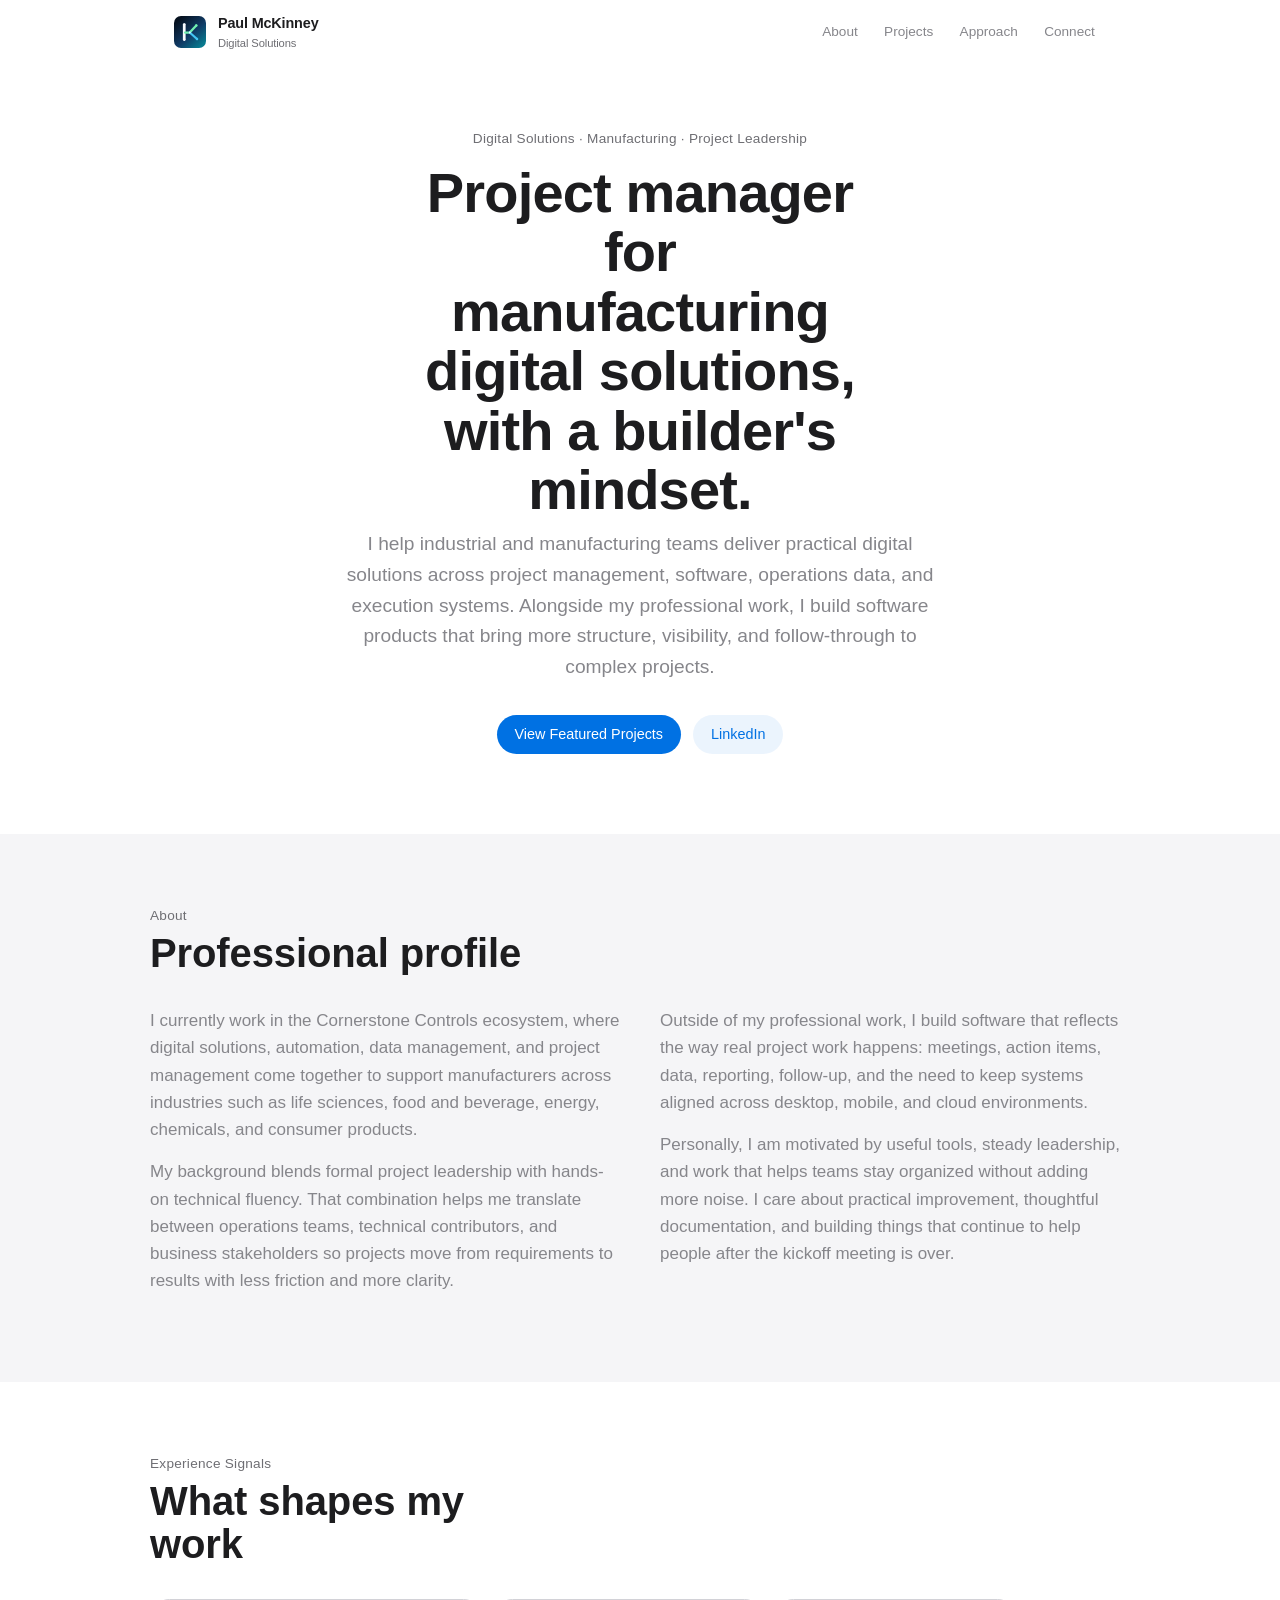
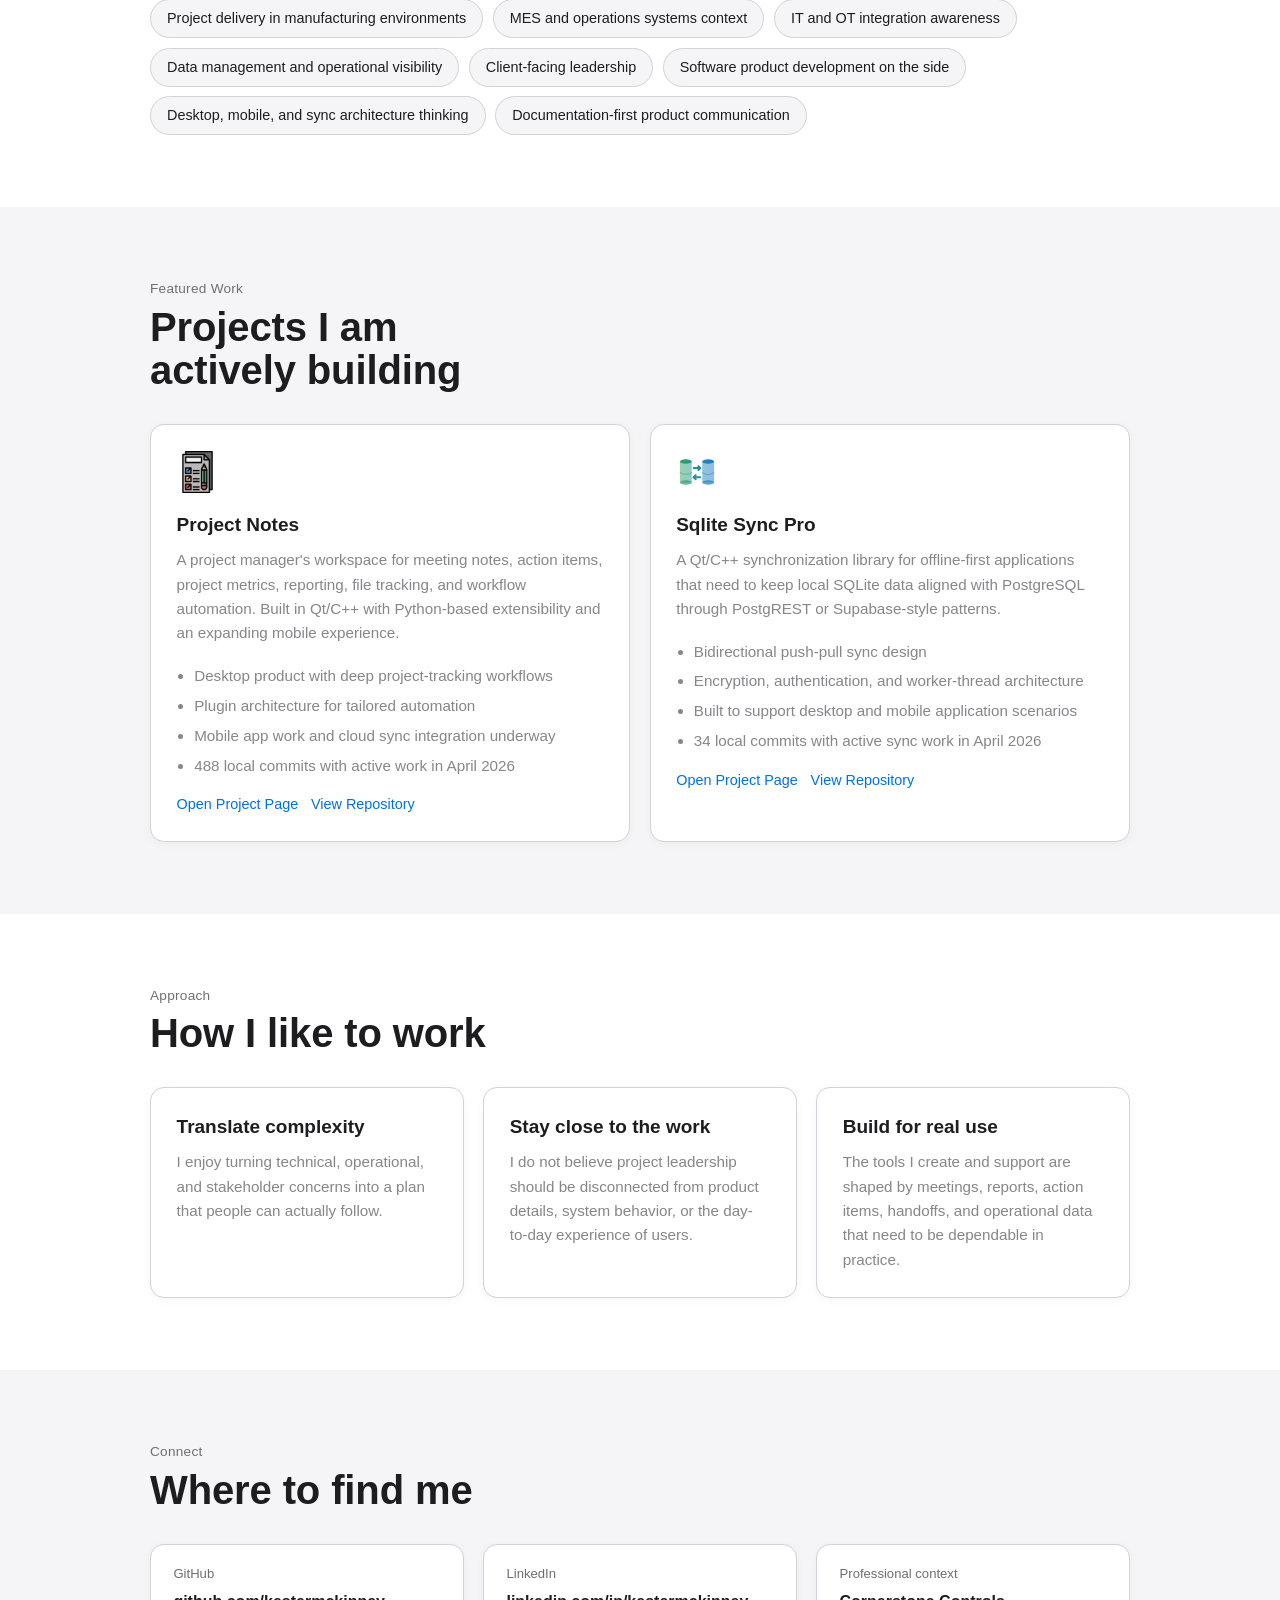
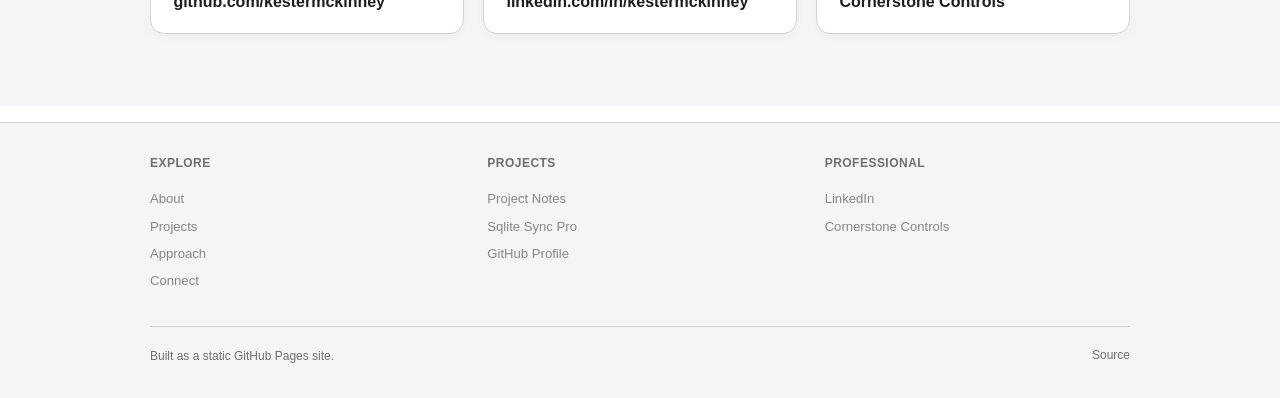
==== index.html @ 82f8d4d6 "Updated to K logo" ====
<!DOCTYPE html>
<html lang="en">
<head>
  <meta charset="utf-8">
  <meta name="viewport" content="width=device-width, initial-scale=1">
  <title>Paul McKinney | Project Notes and Digital Solutions</title>
  <meta name="description" content="Paul McKinney builds Project Notes and leads digital solutions work for manufacturing teams, with a focus on practical software, data, and project delivery.">
  <link rel="canonical" href="https://kestermckinney.github.io/">
  <meta name="theme-color" content="#ffffff">
  <meta property="og:type" content="website">
  <meta property="og:site_name" content="Paul McKinney">
  <meta property="og:title" content="Paul McKinney | Project Notes and Digital Solutions">
  <meta property="og:description" content="Explore Paul McKinney's work, including Project Notes, a purpose-built workspace for project managers and delivery teams.">
  <meta property="og:url" content="https://kestermckinney.github.io/">
  <meta property="og:image" content="https://kestermckinney.github.io/images/social-preview.png">
  <meta property="og:image:width" content="1200">
  <meta property="og:image:height" content="1200">
  <meta property="og:image:alt" content="Paul McKinney Digital Solutions brand card with the Kester systems mark, Project Notes, and Sqlite Sync Pro.">
  <meta name="twitter:card" content="summary_large_image">
  <meta name="twitter:title" content="Paul McKinney | Project Notes and Digital Solutions">
  <meta name="twitter:description" content="Explore Paul McKinney's work, including Project Notes, a purpose-built workspace for project managers and delivery teams.">
  <meta name="twitter:image" content="https://kestermckinney.github.io/images/social-preview.png">
  <link rel="icon" type="image/svg+xml" href="/images/site-logo.svg">
  <link rel="icon" type="image/x-icon" href="/favicon.ico">
  <link rel="icon" type="image/png" sizes="32x32" href="/favicon-32x32.png">
  <link rel="icon" type="image/png" sizes="16x16" href="/favicon-16x16.png">
  <link rel="apple-touch-icon" sizes="180x180" href="/apple-touch-icon.png">
  <link rel="stylesheet" href="/styles.css">
</head>
<body>
  <header class="site-header">
    <a class="brand" href="/">
      <span class="brand-mark" aria-hidden="true">
        <img src="/images/site-logo.svg" alt="" width="32" height="32">
      </span>
      <span>
        <strong>Paul McKinney</strong>
        <small>Digital Solutions</small>
      </span>
    </a>
    <nav class="site-nav" aria-label="Primary">
      <a href="#about">About</a>
      <a href="#projects">Projects</a>
      <a href="#approach">Approach</a>
      <a href="#connect">Connect</a>
    </nav>
  </header>

  <main>
    <section class="hero">
      <p class="eyebrow" style="margin-bottom: 0.8rem;">Digital Solutions &middot; Manufacturing &middot; Project Leadership</p>
      <h1>Project manager for manufacturing digital solutions, with a builder's mindset.</h1>
      <p class="lead">
        I help industrial and manufacturing teams deliver practical digital solutions across
        project management, software, operations data, and execution systems. Alongside my professional
        work, I build software products that bring more structure, visibility, and follow-through
        to complex projects.
      </p>
      <div class="actions">
        <a class="button button-primary" href="#projects">View Featured Projects</a>
        <a class="button button-secondary" href="https://www.linkedin.com/in/kestermckinney/">LinkedIn</a>
      </div>
    </section>

    <section class="section section-alt" id="about">
      <div class="section-inner">
        <div class="section-heading">
          <span class="eyebrow">About</span>
          <h2>Professional profile</h2>
        </div>
        <div class="two-column">
          <div>
            <p>
              I currently work in the Cornerstone Controls ecosystem, where digital solutions,
              automation, data management, and project management come together to support
              manufacturers across industries such as life sciences, food and beverage, energy,
              chemicals, and consumer products.
            </p>
            <p>
              My background blends formal project leadership with hands-on technical fluency.
              That combination helps me translate between operations teams, technical contributors,
              and business stakeholders so projects move from requirements to results with less
              friction and more clarity.
            </p>
          </div>
          <div>
            <p>
              Outside of my professional work, I build software that reflects the way real project work
              happens: meetings, action items, data, reporting, follow-up, and the need to keep
              systems aligned across desktop, mobile, and cloud environments.
            </p>
            <p>
              Personally, I am motivated by useful tools, steady leadership, and work that helps
              teams stay organized without adding more noise. I care about practical improvement,
              thoughtful documentation, and building things that continue to help people after the
              kickoff meeting is over.
            </p>
          </div>
        </div>
      </div>
    </section>

    <section class="section" id="experience">
      <div class="section-inner">
        <div class="section-heading">
          <span class="eyebrow">Experience Signals</span>
          <h2>What shapes my work</h2>
        </div>
        <div class="pill-grid">
          <span class="pill">Project delivery in manufacturing environments</span>
          <span class="pill">MES and operations systems context</span>
          <span class="pill">IT and OT integration awareness</span>
          <span class="pill">Data management and operational visibility</span>
          <span class="pill">Client-facing leadership</span>
          <span class="pill">Software product development on the side</span>
          <span class="pill">Desktop, mobile, and sync architecture thinking</span>
          <span class="pill">Documentation-first product communication</span>
        </div>
      </div>
    </section>

    <section class="section section-alt" id="projects">
      <div class="section-inner">
        <div class="section-heading">
          <span class="eyebrow">Featured Work</span>
          <h2>Projects I am actively building</h2>
        </div>
        <div class="card-grid">
          <article class="project-card">
            <img src="/images/pn-logo.png" alt="Project Notes logo" class="project-logo">
            <h3>Project Notes</h3>
            <p>
              A project manager's workspace for meeting notes, action items, project metrics,
              reporting, file tracking, and workflow automation. Built in Qt/C++ with Python-based
              extensibility and an expanding mobile experience.
            </p>
            <ul class="feature-list">
              <li>Desktop product with deep project-tracking workflows</li>
              <li>Plugin architecture for tailored automation</li>
              <li>Mobile app work and cloud sync integration underway</li>
              <li>488 local commits with active work in April 2026</li>
            </ul>
            <div class="card-actions">
              <a class="text-link" href="/projects/projectnotes.html">Open Project Page</a>
              <a class="text-link" href="https://github.com/kestermckinney/ProjectNotes">View Repository</a>
            </div>
          </article>

          <article class="project-card">
            <img src="/images/ssp-logo.svg" alt="Sqlite Sync Pro logo" class="project-logo">
            <h3>Sqlite Sync Pro</h3>
            <p>
              A Qt/C++ synchronization library for offline-first applications that need to keep
              local SQLite data aligned with PostgreSQL through PostgREST or Supabase-style
              patterns.
            </p>
            <ul class="feature-list">
              <li>Bidirectional push-pull sync design</li>
              <li>Encryption, authentication, and worker-thread architecture</li>
              <li>Built to support desktop and mobile application scenarios</li>
              <li>34 local commits with active sync work in April 2026</li>
            </ul>
            <div class="card-actions">
              <a class="text-link" href="/projects/sqlitesyncpro.html">Open Project Page</a>
              <a class="text-link" href="https://github.com/kestermckinney/SqliteSyncPro">View Repository</a>
            </div>
          </article>
        </div>
      </div>
    </section>

    <section class="section" id="approach">
      <div class="section-inner">
        <div class="section-heading">
          <span class="eyebrow">Approach</span>
          <h2>How I like to work</h2>
        </div>
        <div class="approach-grid">
          <article class="approach-card">
            <h3>Translate complexity</h3>
            <p>
              I enjoy turning technical, operational, and stakeholder concerns into a plan that
              people can actually follow.
            </p>
          </article>
          <article class="approach-card">
            <h3>Stay close to the work</h3>
            <p>
              I do not believe project leadership should be disconnected from product details,
              system behavior, or the day-to-day experience of users.
            </p>
          </article>
          <article class="approach-card">
            <h3>Build for real use</h3>
            <p>
              The tools I create and support are shaped by meetings, reports, action items, handoffs,
              and operational data that need to be dependable in practice.
            </p>
          </article>
        </div>
      </div>
    </section>

    <section class="section section-alt" id="connect">
      <div class="section-inner">
        <div class="section-heading">
          <span class="eyebrow">Connect</span>
          <h2>Where to find me</h2>
        </div>
        <div class="contact-grid">
          <a class="contact-card" href="https://github.com/kestermckinney">
            <span class="contact-label">GitHub</span>
            <strong>github.com/kestermckinney</strong>
          </a>
          <a class="contact-card" href="https://www.linkedin.com/in/kestermckinney/">
            <span class="contact-label">LinkedIn</span>
            <strong>linkedin.com/in/kestermckinney</strong>
          </a>
          <a class="contact-card" href="https://www.cornerstonecontrols.com/">
            <span class="contact-label">Professional context</span>
            <strong>Cornerstone Controls</strong>
          </a>
        </div>
      </div>
    </section>
  </main>

  <footer class="site-footer">
    <div class="footer-inner">
      <div class="footer-nav">
        <div class="footer-col">
          <h4>Explore</h4>
          <a href="#about">About</a>
          <a href="#projects">Projects</a>
          <a href="#approach">Approach</a>
          <a href="#connect">Connect</a>
        </div>
        <div class="footer-col">
          <h4>Projects</h4>
          <a href="/projects/projectnotes.html">Project Notes</a>
          <a href="/projects/sqlitesyncpro.html">Sqlite Sync Pro</a>
          <a href="https://github.com/kestermckinney">GitHub Profile</a>
        </div>
        <div class="footer-col">
          <h4>Professional</h4>
          <a href="https://www.linkedin.com/in/kestermckinney/">LinkedIn</a>
          <a href="https://www.cornerstonecontrols.com/">Cornerstone Controls</a>
        </div>
      </div>
      <div class="footer-legal">
        <p>Built as a static GitHub Pages site.</p>
        <div class="footer-legal-links">
          <a href="https://github.com/kestermckinney/kestermckinney.github.io">Source</a>
        </div>
      </div>
    </div>
  </footer>
</body>
</html>
---- styles.css ----
:root {
  --bg: #ffffff;
  --bg-section: #f5f5f7;
  --ink: #1d1d1f;
  --muted: #86868b;
  --soft: #6e6e73;
  --line: #d2d2d7;
  --accent: #0071e3;
  --accent-hover: #0077ed;
  --accent-light: rgba(0, 113, 227, 0.08);
  --gradient-start: #0071e3;
  --gradient-end: #5856d6;
  --shadow-sm: 0 2px 10px rgba(0, 0, 0, 0.04);
  --shadow-md: 0 4px 24px rgba(0, 0, 0, 0.06);
  --shadow-lg: 0 12px 48px rgba(0, 0, 0, 0.08);
  --radius-sm: 8px;
  --radius-md: 14px;
  --radius-lg: 18px;
  --max: 980px;
}

*,
*::before,
*::after {
  box-sizing: border-box;
}

html {
  scroll-behavior: smooth;
  -webkit-font-smoothing: antialiased;
  -moz-osx-font-smoothing: grayscale;
}

body {
  margin: 0;
  color: var(--ink);
  font-family: -apple-system, BlinkMacSystemFont, "SF Pro Text", "Helvetica Neue", sans-serif;
  background: var(--bg);
  line-height: 1.47059;
}

a {
  color: var(--accent);
  text-decoration: none;
}

a:hover {
  color: var(--accent-hover);
}

p {
  margin: 0 0 1.2em;
  color: var(--muted);
  line-height: 1.6;
  font-size: 1.0625rem;
}

h1, h2, h3, h4 {
  margin: 0;
  color: var(--ink);
  font-weight: 700;
}

h1 {
  font-size: clamp(2.6rem, 6vw, 3.5rem);
  line-height: 1.0625;
  letter-spacing: -0.015em;
}

h2 {
  font-size: clamp(1.8rem, 4vw, 2.5rem);
  line-height: 1.08349;
  letter-spacing: -0.003em;
}

h3 {
  font-size: 1.1875rem;
  font-weight: 600;
  line-height: 1.31579;
  margin-bottom: 0.6em;
}

.site-shell {
  width: 100%;
}

.site-header {
  display: flex;
  align-items: center;
  justify-content: space-between;
  max-width: var(--max);
  margin: 0 auto;
  padding: 0.8rem 1.5rem;
  gap: 1rem;
}

.brand {
  display: inline-flex;
  align-items: center;
  gap: 0.75rem;
  font-weight: 600;
  font-size: 0.9rem;
  color: var(--ink);
}

.brand strong {
  display: block;
  font-size: 0.9rem;
  letter-spacing: -0.01em;
}

.brand small {
  display: block;
  margin-top: 0.05rem;
  color: var(--soft);
  font-size: 0.7rem;
  font-weight: 400;
  letter-spacing: -0.01em;
}

.brand-mark {
  width: 32px;
  height: 32px;
  display: inline-flex;
  align-items: center;
  justify-content: center;
}

.brand-mark svg,
.brand-mark img {
  width: 32px;
  height: 32px;
}

.site-nav {
  display: flex;
  gap: 0.25rem;
}

.site-nav a {
  color: var(--muted);
  font-size: 0.85rem;
  font-weight: 400;
  padding: 0.4rem 0.7rem;
  border-radius: 999px;
  transition: color 0.2s;
}

.site-nav a:hover {
  color: var(--ink);
}

.hero {
  max-width: var(--max);
  margin: 0 auto;
  padding: 4rem 1.5rem 5rem;
  text-align: center;
}

.hero h1 {
  margin: 0 auto 0.6rem;
  max-width: 14ch;
}

.hero .lead {
  max-width: 600px;
  margin: 0 auto 2rem;
  font-size: 1.2rem;
  color: var(--muted);
  line-height: 1.6;
}

.hero .actions {
  display: flex;
  flex-wrap: wrap;
  gap: 0.8rem;
  justify-content: center;
  margin-top: 1.2rem;
}

.button {
  display: inline-flex;
  align-items: center;
  justify-content: center;
  min-height: 38px;
  padding: 0.55rem 1.1rem;
  border-radius: 999px;
  font-size: 0.9rem;
  font-weight: 500;
  transition: all 0.2s;
  cursor: pointer;
  border: none;
}

.button-primary {
  background: var(--accent);
  color: #fff;
}

.button-primary:hover {
  background: var(--accent-hover);
  color: #fff;
}

.button-secondary {
  background: var(--accent-light);
  color: var(--accent);
}

.button-secondary:hover {
  background: rgba(0, 113, 227, 0.14);
  color: var(--accent-hover);
}

.section {
  padding: 4.5rem 1.5rem;
}

.section-alt {
  background: var(--bg-section);
}

.section-inner {
  max-width: var(--max);
  margin: 0 auto;
}

.section-heading {
  margin-bottom: 2rem;
}

.eyebrow {
  color: var(--soft);
  font-size: 0.85rem;
  font-weight: 500;
  letter-spacing: 0.02em;
}

.section-heading .eyebrow {
  display: block;
  margin-bottom: 0.4rem;
}

.section-heading h2 {
  max-width: 18ch;
}

.wide-copy {
  max-width: 700px;
}

.two-column {
  display: grid;
  grid-template-columns: repeat(2, minmax(0, 1fr));
  gap: 2.5rem;
}

.two-column p {
  margin-bottom: 0.9em;
}

.pill-grid {
  display: flex;
  flex-wrap: wrap;
  gap: 0.6rem;
}

.pill {
  padding: 0.5rem 1rem;
  border-radius: 999px;
  background: var(--bg-section);
  color: var(--ink);
  font-size: 0.9rem;
  border: 1px solid var(--line);
}

.card-grid {
  display: grid;
  grid-template-columns: repeat(2, minmax(0, 1fr));
  gap: 1.2rem;
}

.card-grid.single-row {
  grid-template-columns: repeat(3, minmax(0, 1fr));
}

.project-card {
  padding: 1.6rem;
  border-radius: var(--radius-md);
  background: var(--bg);
  border: 1px solid var(--line);
  box-shadow: var(--shadow-sm);
}

.project-card p {
  font-size: 0.95rem;
}

.project-mark {
  display: inline-flex;
  align-items: center;
  justify-content: center;
  width: 2.6rem;
  height: 2.6rem;
  margin-bottom: 0.8rem;
  border-radius: 0.75rem;
  font-size: 0.85rem;
  font-weight: 700;
  color: #fff;
}

.projectnotes-mark {
  background: linear-gradient(135deg, var(--gradient-start), var(--gradient-end));
}

.project-logo {
  width: 2.6rem;
  height: 2.6rem;
  margin-bottom: 0.8rem;
  object-fit: contain;
}

.sync-mark {
  background: linear-gradient(135deg, #34a853, #1a73e8);
}

.feature-list {
  margin: 0.8rem 0 0;
  padding-left: 1.1rem;
  color: var(--muted);
  line-height: 1.6;
  font-size: 0.95rem;
}

.feature-list li {
  margin-bottom: 0.35rem;
}

.card-actions {
  display: flex;
  flex-wrap: wrap;
  gap: 0.8rem;
  margin-top: 1rem;
}

.text-link {
  font-size: 0.9rem;
  font-weight: 500;
  color: var(--accent);
}

.text-link:hover {
  color: var(--accent-hover);
}

.approach-grid {
  display: grid;
  grid-template-columns: repeat(3, minmax(0, 1fr));
  gap: 1.2rem;
}

.approach-card {
  padding: 1.6rem;
  border-radius: var(--radius-md);
  background: var(--bg);
  border: 1px solid var(--line);
  box-shadow: var(--shadow-sm);
}

.approach-card p {
  font-size: 0.95rem;
  margin-bottom: 0;
}

.contact-grid {
  display: grid;
  grid-template-columns: repeat(3, minmax(0, 1fr));
  gap: 1.2rem;
}

.contact-card {
  display: flex;
  flex-direction: column;
  gap: 0.4rem;
  padding: 1.2rem 1.4rem;
  border-radius: var(--radius-md);
  background: var(--bg);
  border: 1px solid var(--line);
  box-shadow: var(--shadow-sm);
  transition: border-color 0.2s, box-shadow 0.2s;
}

.contact-card:hover {
  border-color: var(--accent);
  box-shadow: var(--shadow-md);
}

.contact-label {
  display: block;
  color: var(--soft);
  font-size: 0.82rem;
  font-weight: 500;
}

.contact-card strong {
  font-weight: 600;
  color: var(--ink);
}

/* Project detail pages */
.project-hero {
  max-width: var(--max);
  margin: 0 auto;
  padding: 3rem 1.5rem 3.5rem;
  text-align: center;
}

.project-hero h1 {
  margin: 0 auto 0.6rem;
  max-width: 20ch;
}

.project-hero .lead {
  max-width: 650px;
  margin: 0 auto 1.6rem;
  font-size: 1.15rem;
  color: var(--muted);
}

.project-hero .actions {
  display: flex;
  flex-wrap: wrap;
  gap: 0.8rem;
  justify-content: center;
}

.showcase-intro {
  margin-bottom: 1.5rem;
  max-width: 700px;
}

.feature-showcase {
  display: grid;
  grid-template-columns: 1fr;
  gap: 1.25rem;
}

.feature-stack {
  display: grid;
  gap: 1.25rem;
  grid-template-rows: auto 1fr;
}

.screenshot-card {
  display: flex;
  flex-direction: column;
  gap: 0.75rem;
  min-width: 0;
  margin: 0;
  padding: 1.25rem;
  border: 1px solid var(--line);
  border-radius: var(--radius-md);
  background: var(--bg);
  box-shadow: var(--shadow-sm);
}

.screenshot-card-large {
  border-color: var(--line);
}

.screenshot-frame {
  overflow: hidden;
  border: 1px solid var(--line);
  background: #fafafa;
  border-radius: 6px;
}

.desktop-frame {
  aspect-ratio: 16 / 9;
}

.dark-frame {
  background: #1d1d1f;
}

.phone-frame {
  width: min(72%, 280px);
  aspect-ratio: 1320 / 2868;
  margin: 0 auto;
  border-radius: 16px;
  background: var(--bg-section);
}

.screenshot-frame img {
  display: block;
  width: 100%;
  height: 100%;
  object-fit: contain;
}

.screenshot-card-large .desktop-frame img,
.feature-stack .desktop-frame img {
  object-position: center center;
}

.screenshot-grid .desktop-frame img {
  object-position: center top;
}

.screenshot-card figcaption {
  display: grid;
  gap: 0.15rem;
  padding-top: 0.15rem;
}

.screenshot-card strong {
  color: var(--ink);
  font-size: 0.95rem;
  line-height: 1.25;
}

.screenshot-card span {
  color: var(--muted);
  font-size: 0.85rem;
  line-height: 1.4;
}

.screenshot-gallery {
  display: grid;
  grid-template-columns: 1fr;
  gap: 1.25rem;
  margin-top: 1.5rem;
}

.gallery-item-wrapper {
  cursor: pointer;
  transition: transform 0.2s, box-shadow 0.2s;
}

.gallery-item-wrapper:hover {
  transform: translateY(-3px);
  box-shadow: var(--shadow-md);
}

/* Footer */
.site-footer {
  background: var(--bg-section);
  border-top: 1px solid var(--line);
  padding: 2rem 1.5rem;
  margin-top: 1rem;
}

.footer-inner {
  max-width: var(--max);
  margin: 0 auto;
}

.footer-nav {
  display: grid;
  grid-template-columns: repeat(3, 1fr);
  gap: 2rem;
  margin-bottom: 2rem;
}

.footer-col h4 {
  font-size: 0.75rem;
  font-weight: 600;
  letter-spacing: 0.04em;
  text-transform: uppercase;
  color: var(--soft);
  margin-bottom: 0.8rem;
}

.footer-col a {
  display: block;
  color: var(--muted);
  font-size: 0.82rem;
  padding: 0.25rem 0;
  transition: color 0.2s;
}

.footer-col a:hover {
  color: var(--ink);
}

.footer-legal {
  padding-top: 1.2rem;
  border-top: 1px solid var(--line);
  display: flex;
  justify-content: space-between;
  align-items: center;
  flex-wrap: wrap;
  gap: 0.5rem;
}

.footer-legal p {
  color: var(--soft);
  font-size: 0.75rem;
  margin: 0;
}

.footer-legal-links {
  display: flex;
  gap: 1rem;
}

.footer-legal-links a {
  color: var(--soft);
  font-size: 0.75rem;
}

.footer-legal-links a:hover {
  color: var(--ink);
}

/* Lightbox */
.lightbox-overlay {
  position: fixed;
  inset: 0;
  background: rgba(0, 0, 0, 0.92);
  z-index: 9999;
  display: none;
  flex-direction: column;
  align-items: center;
  justify-content: center;
  padding: 2rem 1rem;
  opacity: 0;
  transition: opacity 0.2s ease;
}

.lightbox-overlay.is-active {
  display: flex;
  opacity: 1;
}

.lightbox-content {
  position: relative;
  max-width: min(90vw, 1200px);
  max-height: 85vh;
  display: flex;
  align-items: center;
  justify-content: center;
}

.lightbox-content img {
  max-width: 100%;
  max-height: 85vh;
  border-radius: var(--radius-md);
  box-shadow: 0 24px 64px rgba(0, 0, 0, 0.4);
  object-position: center top;
}

.lightbox-caption {
  margin-top: 1rem;
  color: rgba(255, 255, 255, 0.72);
  font-size: 0.95rem;
  text-align: center;
  max-width: 60ch;
}

.lightbox-close,
.lightbox-prev,
.lightbox-next {
  position: absolute;
  background: rgba(255, 255, 255, 0.12);
  color: #fff;
  border: 1px solid rgba(255, 255, 255, 0.2);
  border-radius: 50%;
  width: 44px;
  height: 44px;
  display: flex;
  align-items: center;
  justify-content: center;
  cursor: pointer;
  font-size: 1.2rem;
  transition: background 0.15s ease;
  z-index: 10;
}

.lightbox-close:hover,
.lightbox-prev:hover,
.lightbox-next:hover {
  background: rgba(255, 255, 255, 0.25);
}

.lightbox-close {
  top: -2rem;
  right: -2rem;
}

.lightbox-prev {
  left: -3rem;
}

.lightbox-next {
  right: -3rem;
}

/* Scroll reveal animations */
.reveal {
  opacity: 0;
  transform: translateY(30px);
  transition: opacity 0.8s cubic-bezier(0.25, 0.1, 0.25, 1),
              transform 0.8s cubic-bezier(0.25, 0.1, 0.25, 1);
}

.reveal.is-visible {
  opacity: 1;
  transform: translateY(0);
}

.reveal-delay-1 { transition-delay: 0.1s; }
.reveal-delay-2 { transition-delay: 0.2s; }
.reveal-delay-3 { transition-delay: 0.3s; }
.reveal-delay-4 { transition-delay: 0.4s; }

@media (prefers-reduced-motion: reduce) {
  .reveal {
    opacity: 1;
    transform: none;
    transition: none;
  }
}

@media (max-width: 940px) {
  .hero {
    padding: 3rem 1.5rem 3.5rem;
  }

  .project-hero {
    padding: 2.5rem 1.5rem 2.5rem;
  }

  .section {
    padding: 3rem 1.5rem;
  }

  .two-column,
  .card-grid,
  .card-grid.single-row,
  .feature-showcase,
  .approach-grid,
  .contact-grid {
    grid-template-columns: 1fr;
  }

  .site-header {
    flex-direction: column;
    align-items: flex-start;
  }

  .footer-nav {
    grid-template-columns: repeat(2, 1fr);
  }

  .lightbox-prev { left: 0.5rem; }
  .lightbox-next { right: 0.5rem; }
  .lightbox-close { top: 0.5rem; right: 0.5rem; }
}

@media (max-width: 640px) {
  .site-header {
    padding: 0.6rem 1rem;
  }

  .hero {
    padding: 2rem 1rem 2.5rem;
    text-align: left;
  }

  .hero .actions {
    justify-content: flex-start;
  }

  .project-hero {
    padding: 1.8rem 1rem 2rem;
    text-align: left;
  }

  .project-hero .actions {
    justify-content: flex-start;
  }

  .section {
    padding: 2.5rem 1rem;
  }

  .two-column {
    gap: 1.2rem;
  }

  .feature-stack,
  .screenshot-gallery {
    grid-template-columns: 1fr;
  }

  .phone-frame {
    width: min(76%, 260px);
  }

  .site-nav a {
    font-size: 0.8rem;
    padding: 0.3rem 0.5rem;
  }

  .footer-nav {
    grid-template-columns: 1fr;
    gap: 1.5rem;
  }

  .footer-legal {
    flex-direction: column;
    align-items: flex-start;
  }

  .actions,
  .card-actions,
  .site-nav {
    gap: 0.5rem;
  }

  .button {
    width: 100%;
  }
}
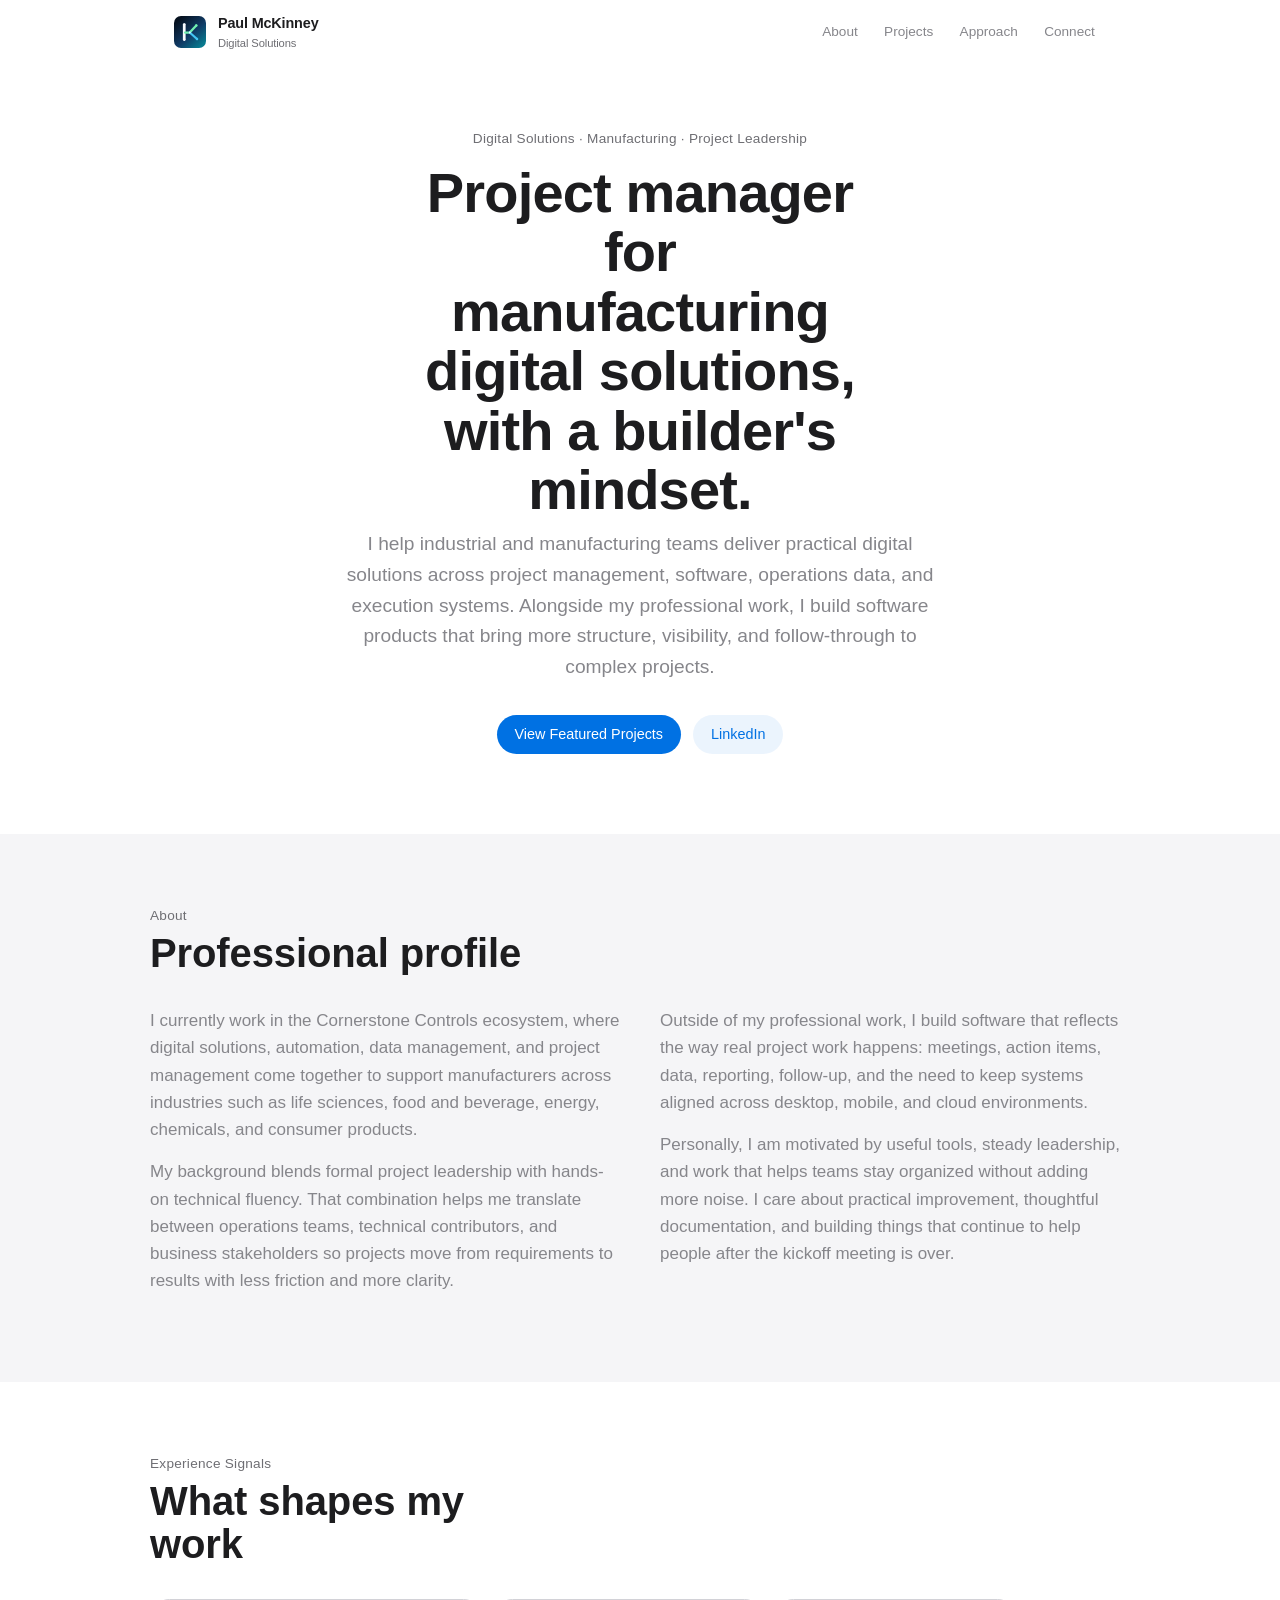
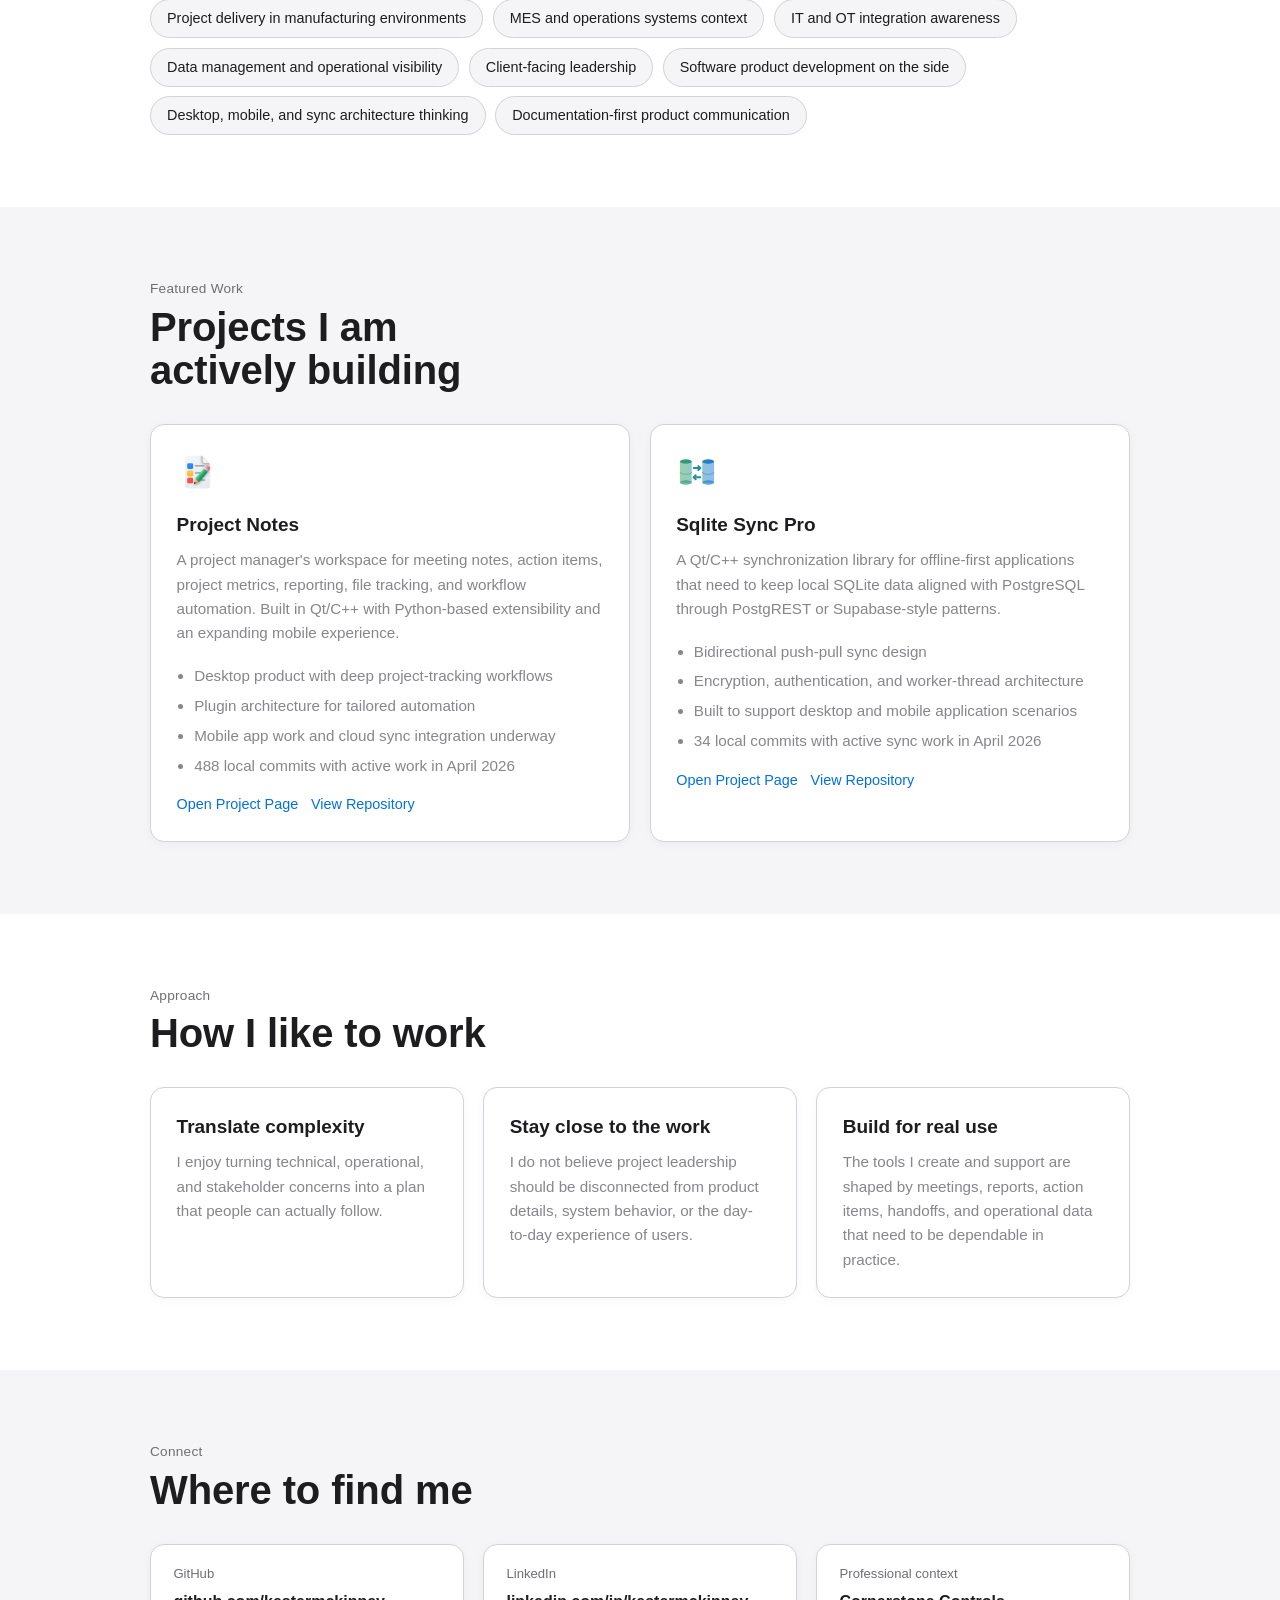
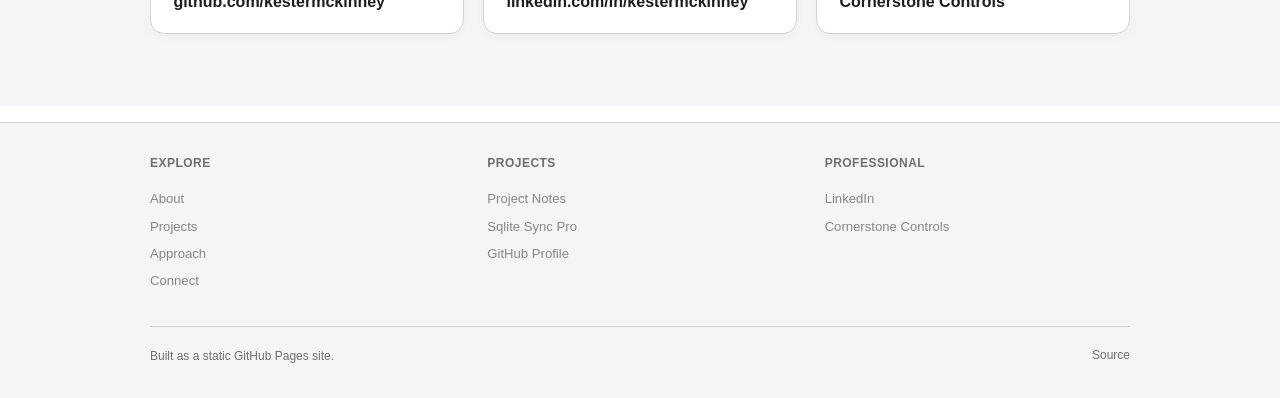
==== commit a8d65596: "Configure site for GitLab Pages" ====
--- a/index.html
+++ b/index.html
@@ -5,21 +5,21 @@
   <meta name="viewport" content="width=device-width, initial-scale=1">
   <title>Paul McKinney | Project Notes and Digital Solutions</title>
   <meta name="description" content="Paul McKinney builds Project Notes and leads digital solutions work for manufacturing teams, with a focus on practical software, data, and project delivery.">
-  <link rel="canonical" href="https://kestermckinney.github.io/">
+  <link rel="canonical" href="https://kestermckinney.gitlab.io/">
   <meta name="theme-color" content="#ffffff">
   <meta property="og:type" content="website">
   <meta property="og:site_name" content="Paul McKinney">
   <meta property="og:title" content="Paul McKinney | Project Notes and Digital Solutions">
   <meta property="og:description" content="Explore Paul McKinney's work, including Project Notes, a purpose-built workspace for project managers and delivery teams.">
-  <meta property="og:url" content="https://kestermckinney.github.io/">
-  <meta property="og:image" content="https://kestermckinney.github.io/images/social-preview.png">
+  <meta property="og:url" content="https://kestermckinney.gitlab.io/">
+  <meta property="og:image" content="https://kestermckinney.gitlab.io/images/social-preview.png">
   <meta property="og:image:width" content="1200">
   <meta property="og:image:height" content="1200">
   <meta property="og:image:alt" content="Paul McKinney Digital Solutions brand card with the Kester systems mark, Project Notes, and Sqlite Sync Pro.">
   <meta name="twitter:card" content="summary_large_image">
   <meta name="twitter:title" content="Paul McKinney | Project Notes and Digital Solutions">
   <meta name="twitter:description" content="Explore Paul McKinney's work, including Project Notes, a purpose-built workspace for project managers and delivery teams.">
-  <meta name="twitter:image" content="https://kestermckinney.github.io/images/social-preview.png">
+  <meta name="twitter:image" content="https://kestermckinney.gitlab.io/images/social-preview.png">
   <link rel="icon" type="image/svg+xml" href="/images/site-logo.svg">
   <link rel="icon" type="image/x-icon" href="/favicon.ico">
   <link rel="icon" type="image/png" sizes="32x32" href="/favicon-32x32.png">
@@ -250,7 +250,7 @@
       <div class="footer-legal">
         <p>Built as a static GitHub Pages site.</p>
         <div class="footer-legal-links">
-          <a href="https://github.com/kestermckinney/kestermckinney.github.io">Source</a>
+          <a href="https://gitlab.com/kestermckinney/kestermckinney.gitlab.io">Source</a>
         </div>
       </div>
     </div>
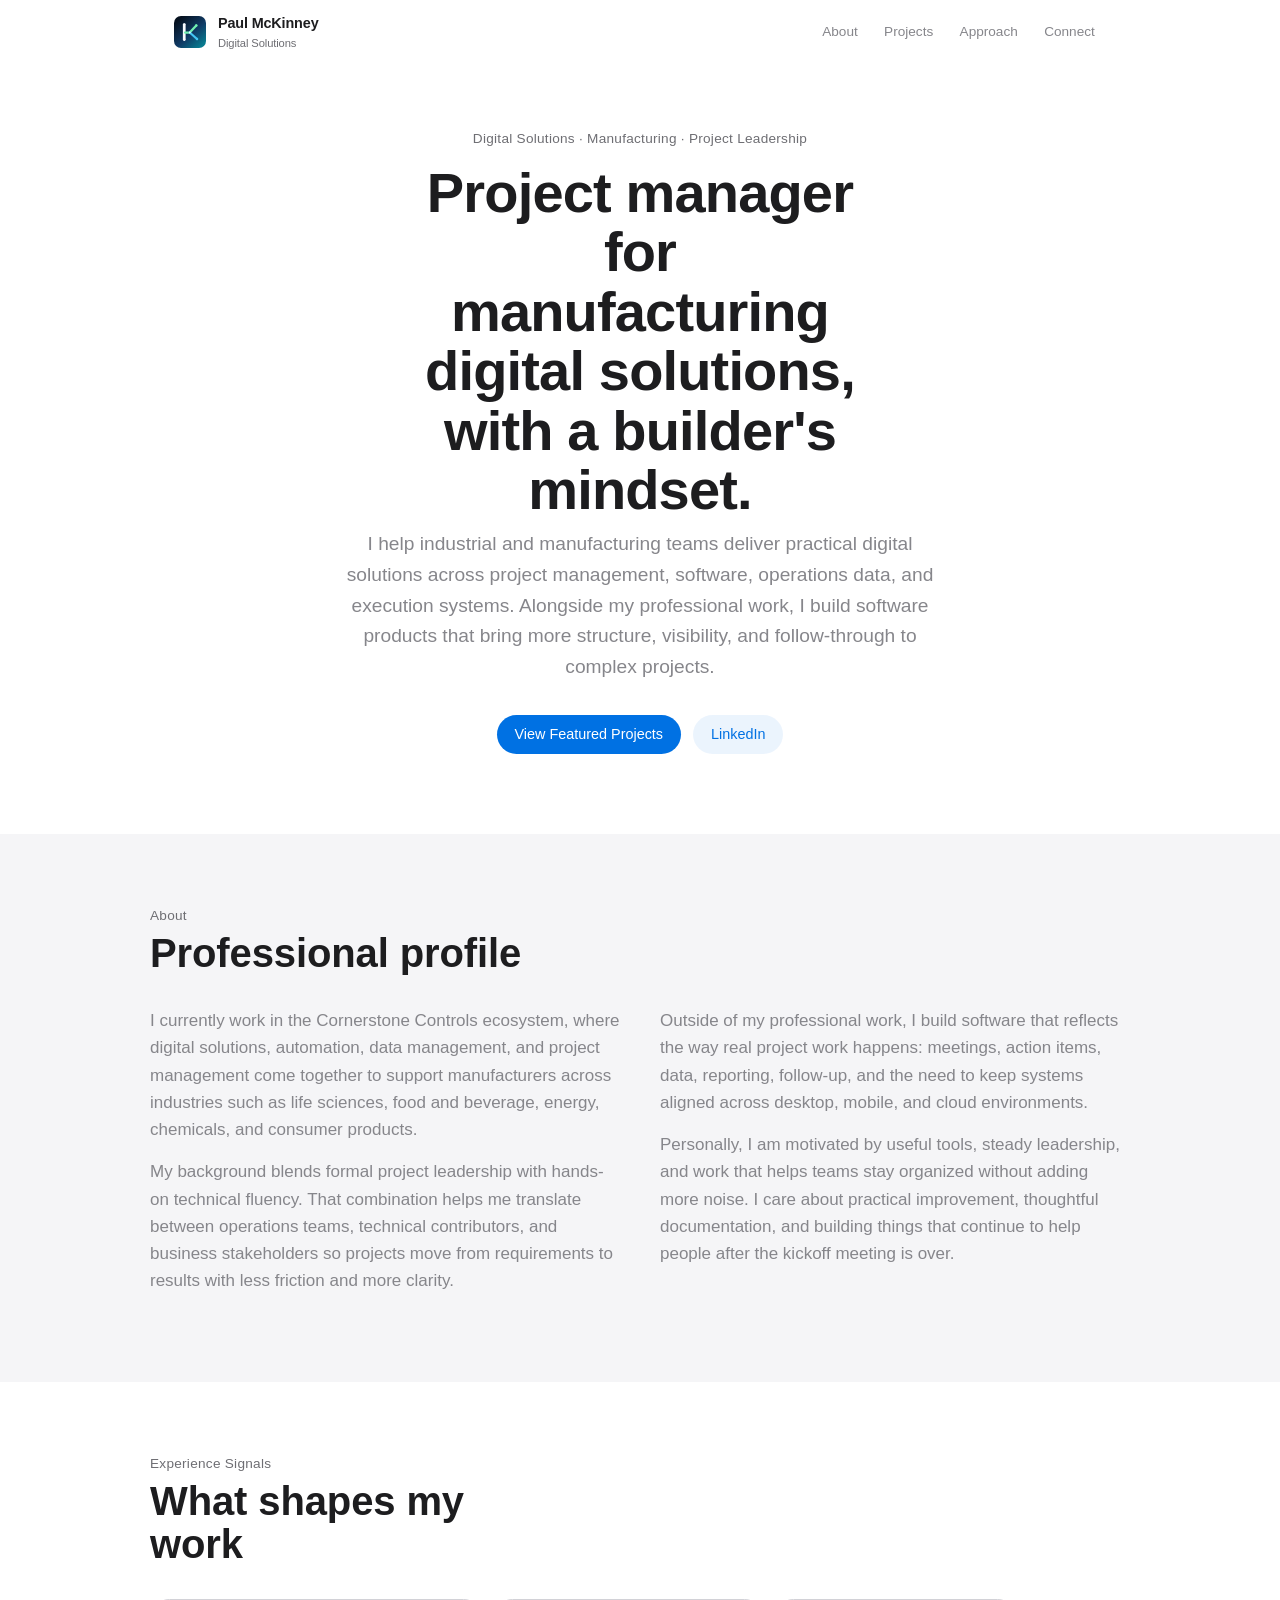
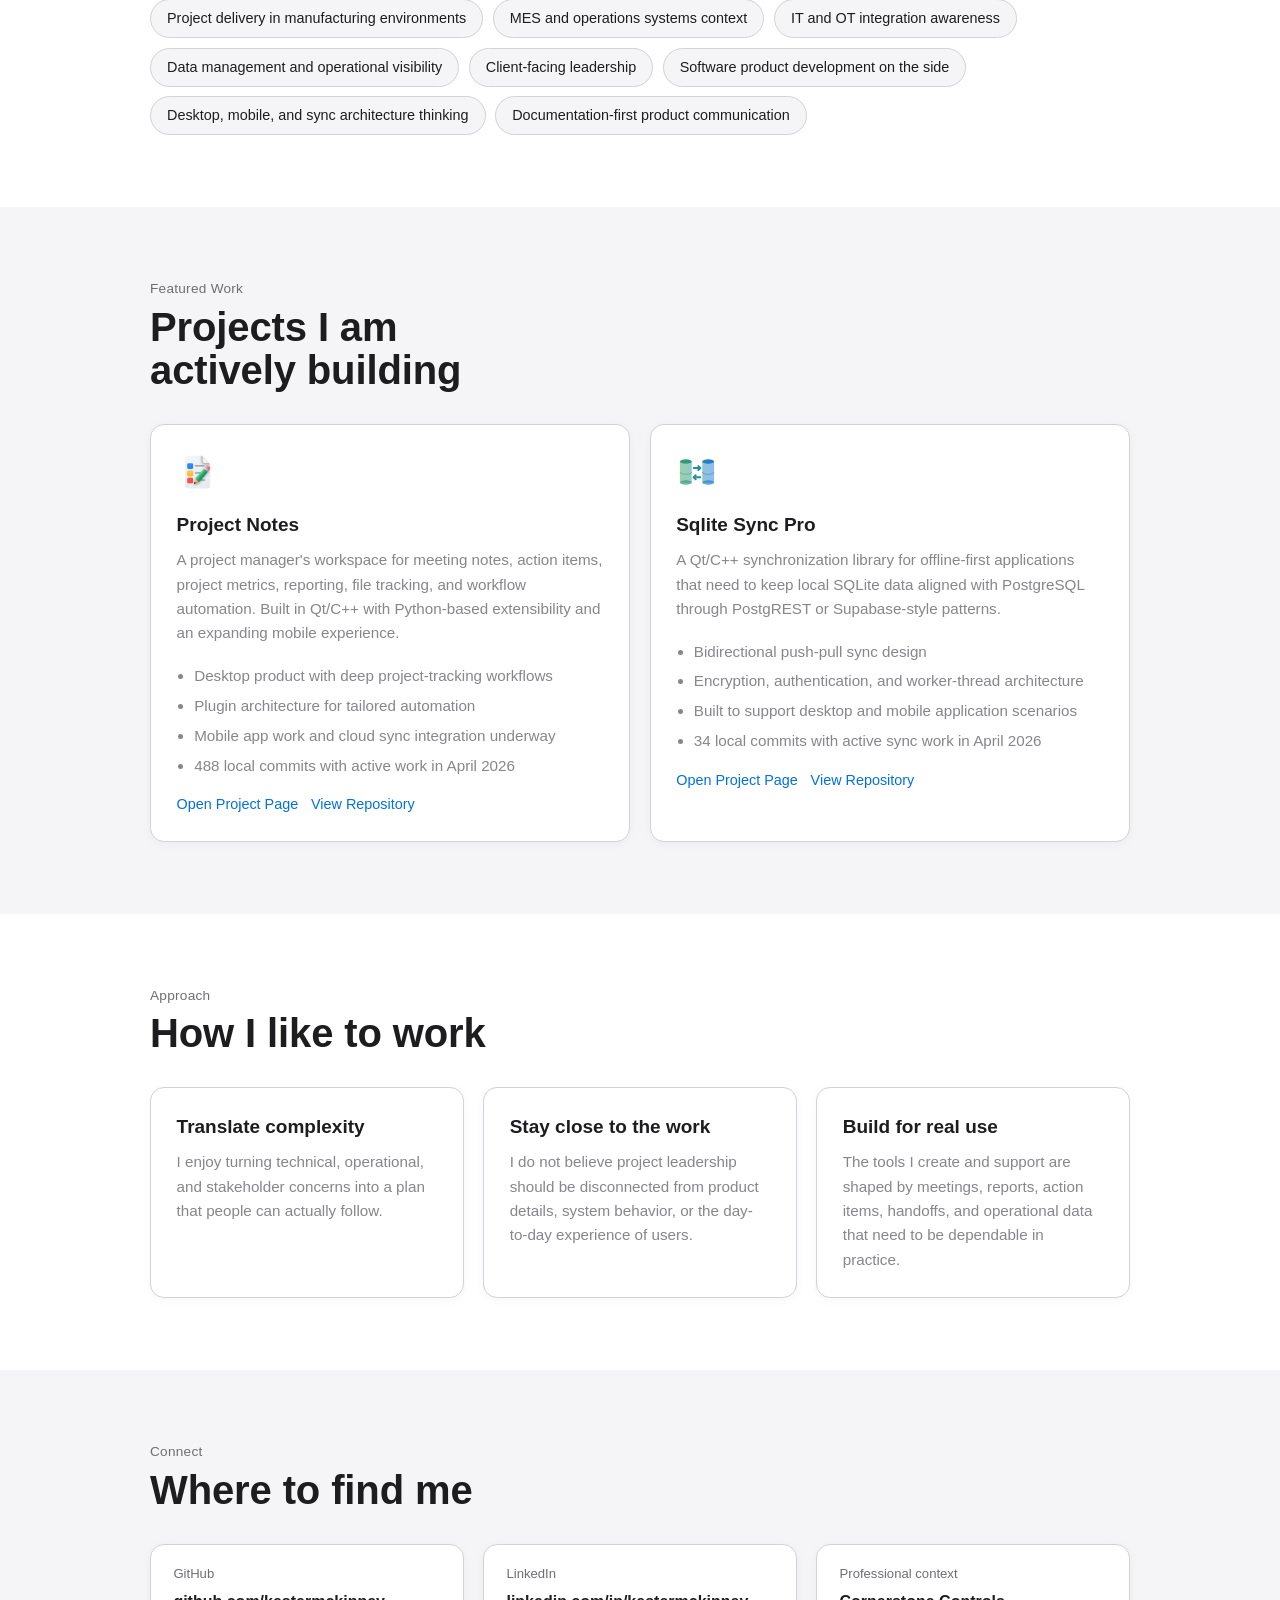
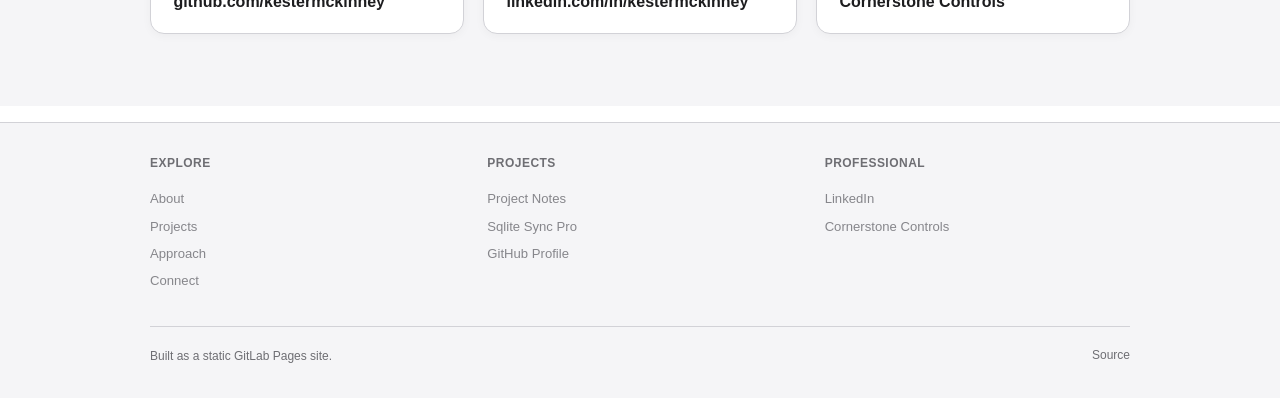
==== commit 9af56d25: "Update remaining GitLab Pages references" ====
--- a/index.html
+++ b/index.html
@@ -248,7 +248,7 @@
         </div>
       </div>
       <div class="footer-legal">
-        <p>Built as a static GitHub Pages site.</p>
+        <p>Built as a static GitLab Pages site.</p>
         <div class="footer-legal-links">
           <a href="https://gitlab.com/kestermckinney/kestermckinney.gitlab.io">Source</a>
         </div>
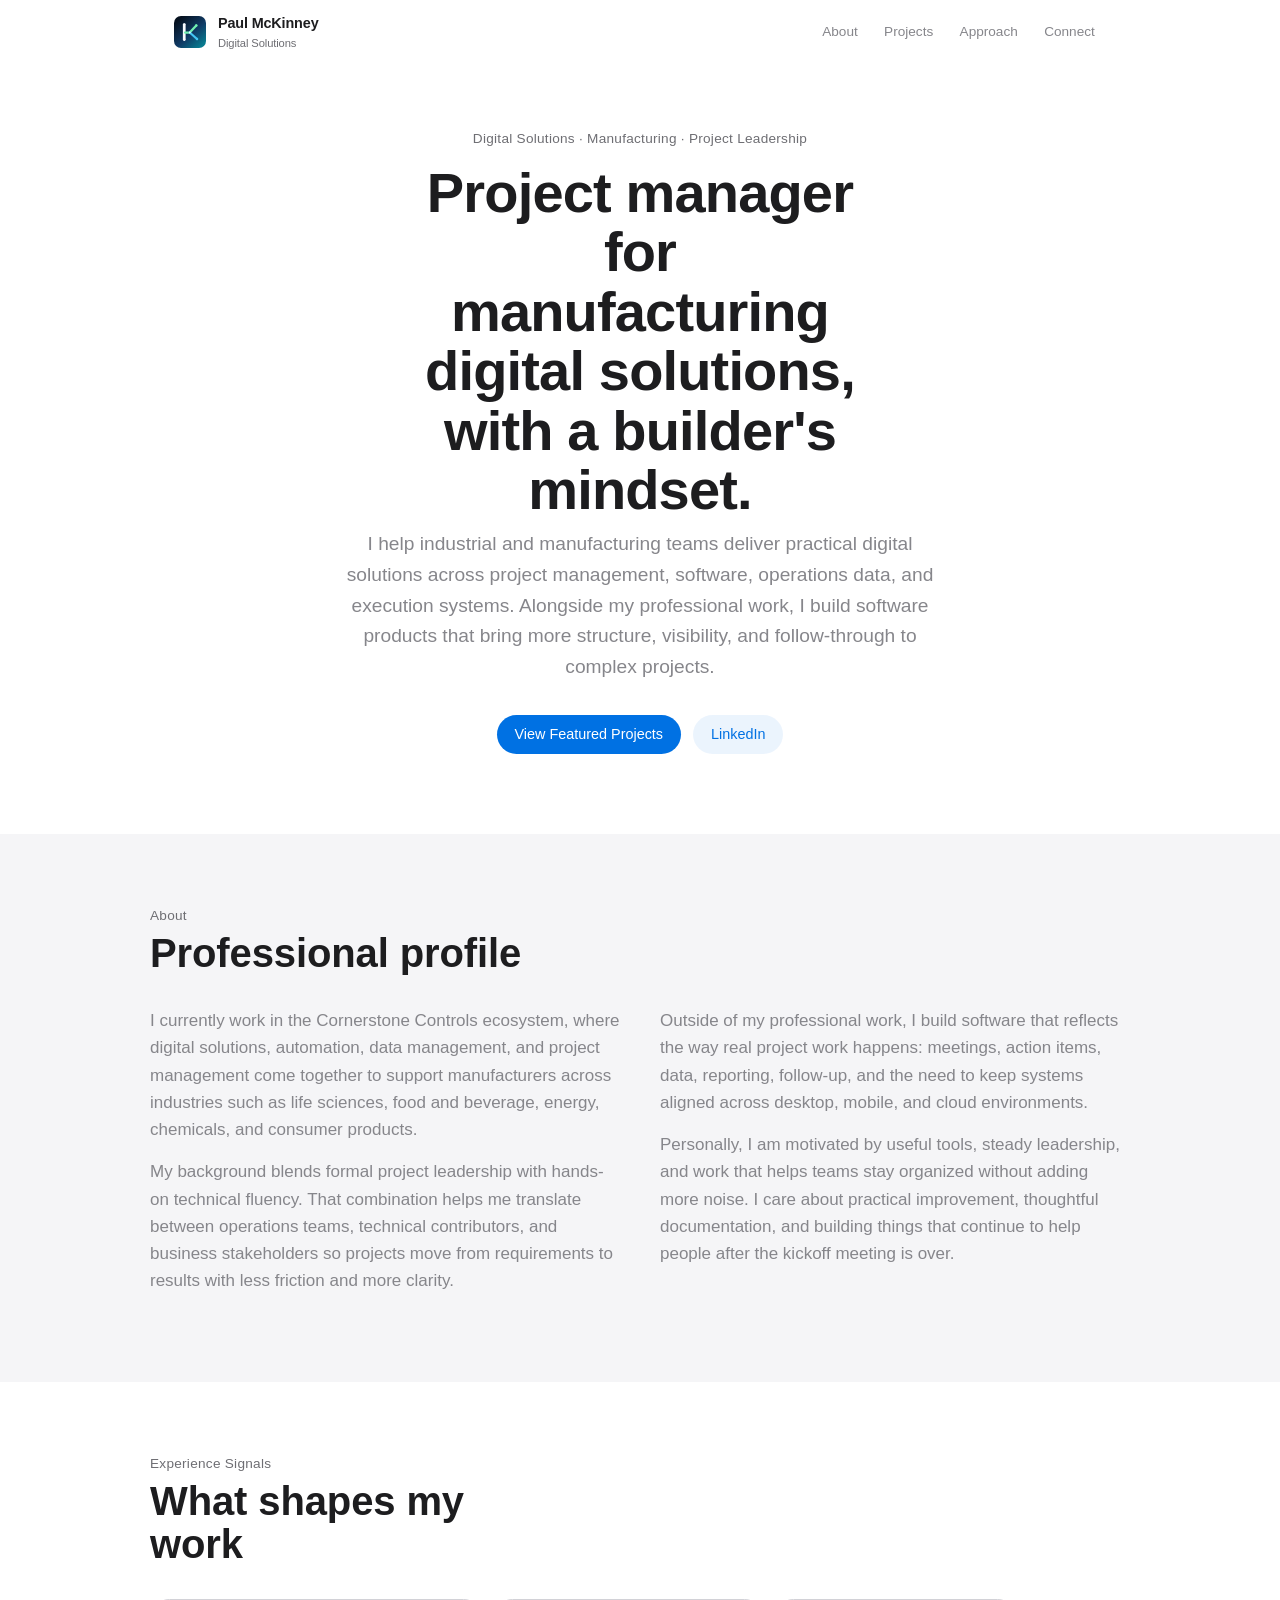
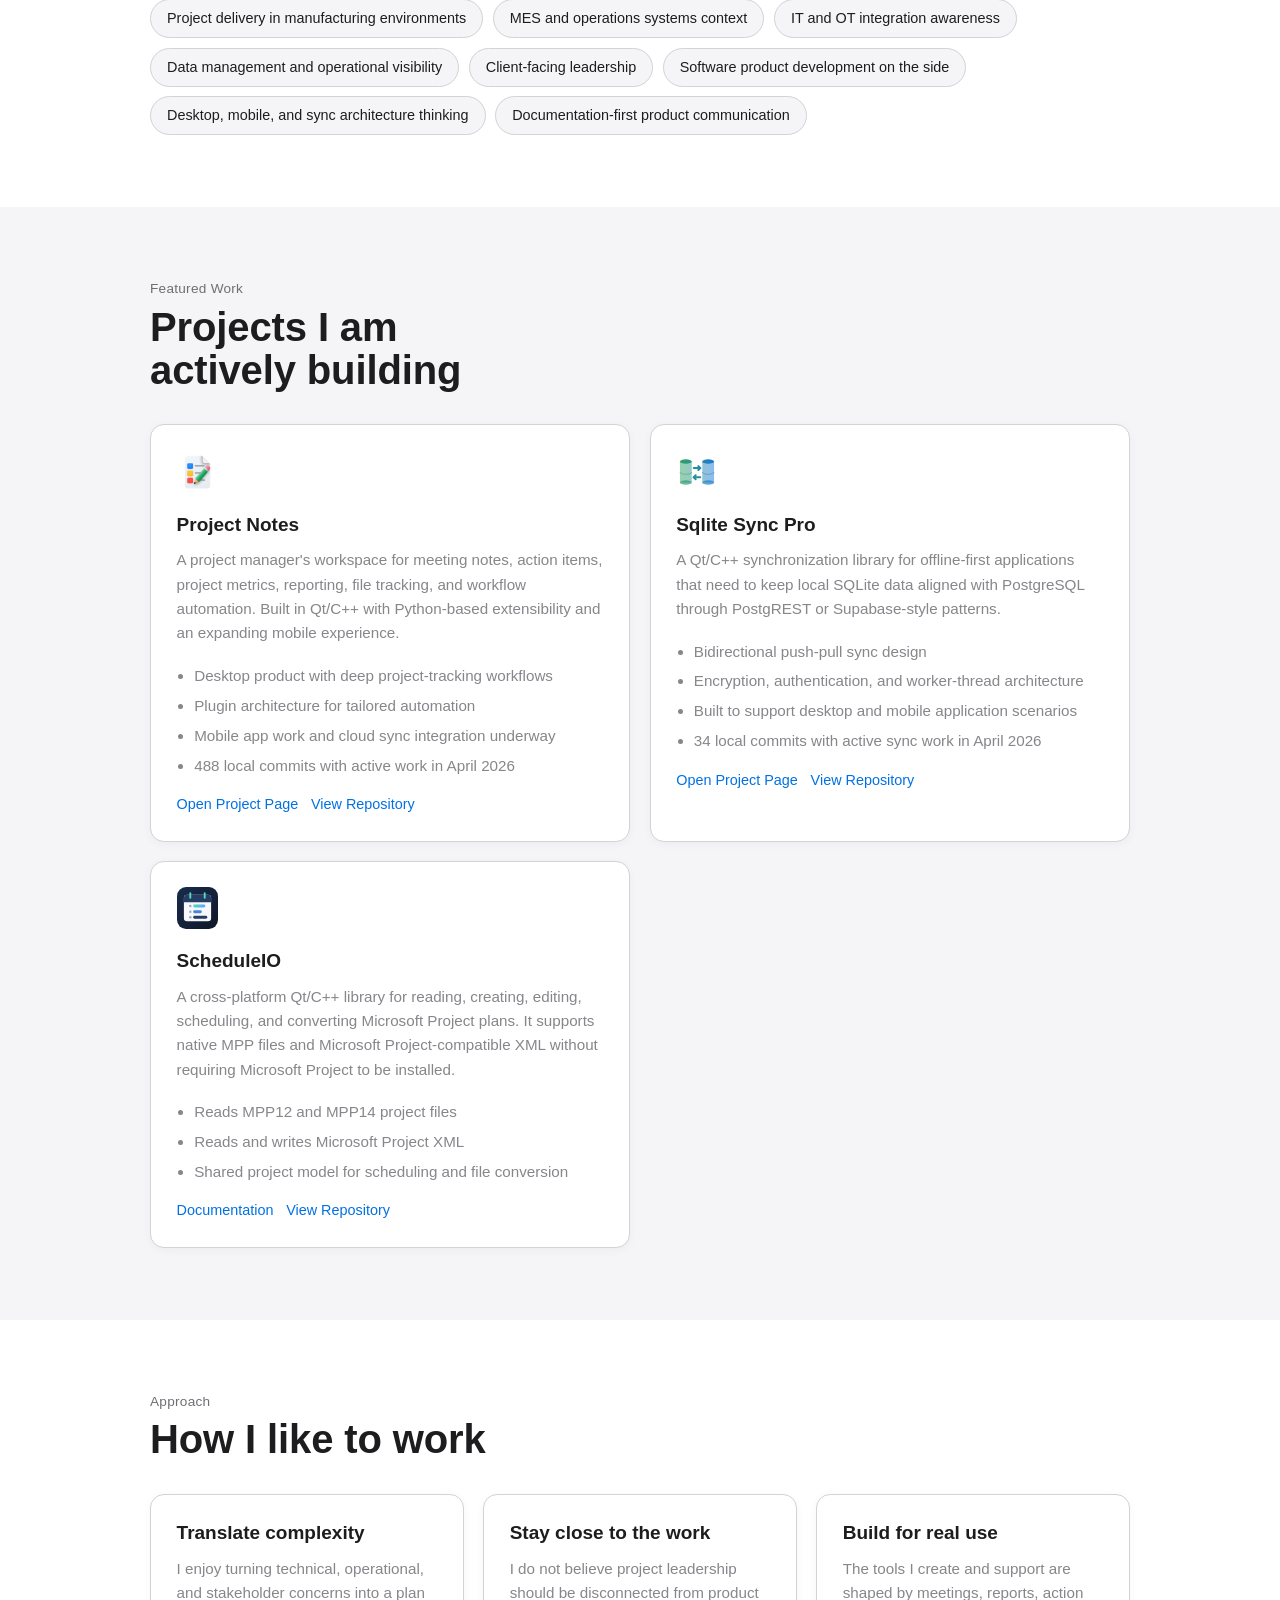
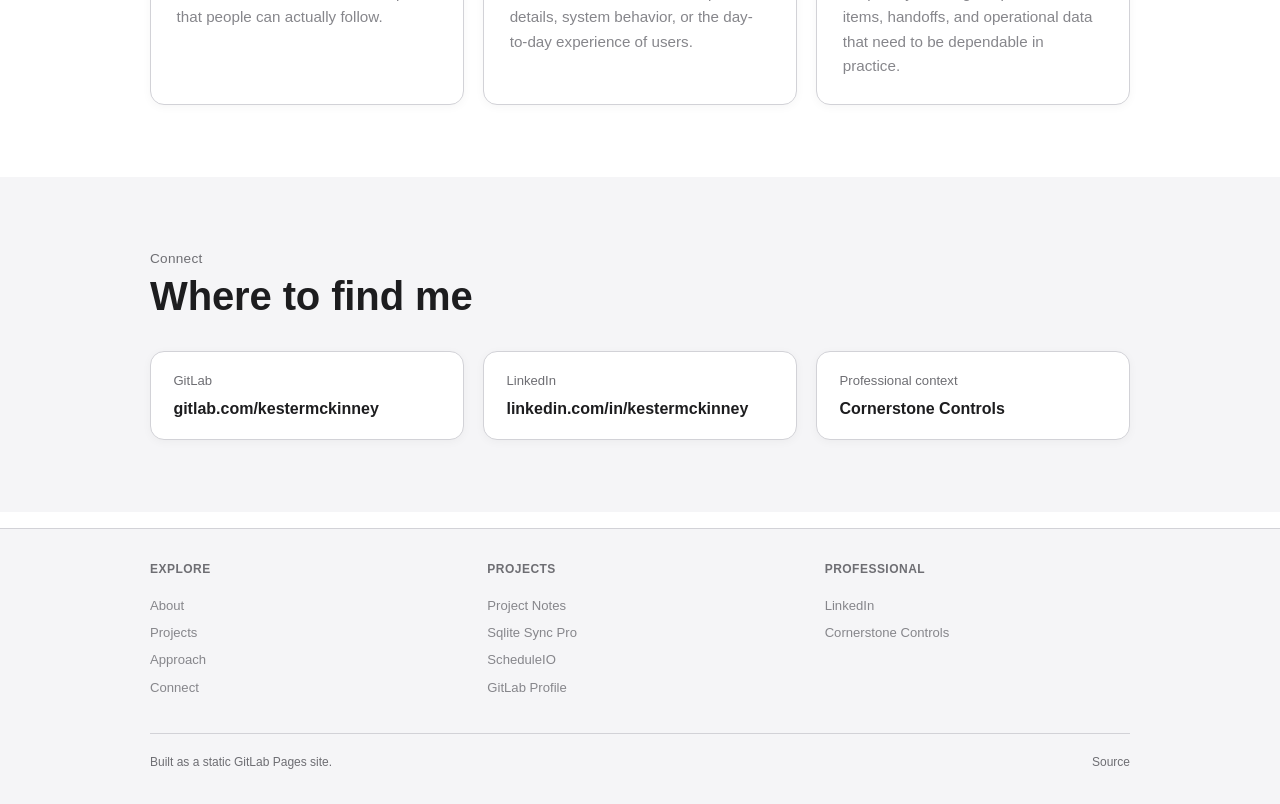
==== commit c0816198: "Add ScheduleIO to project portfolio" ====
--- a/index.html
+++ b/index.html
@@ -142,7 +142,7 @@
             </ul>
             <div class="card-actions">
               <a class="text-link" href="/projects/projectnotes.html">Open Project Page</a>
-              <a class="text-link" href="https://github.com/kestermckinney/ProjectNotes">View Repository</a>
+              <a class="text-link" href="https://gitlab.com/kestermckinney/ProjectNotes">View Repository</a>
             </div>
           </article>
 
@@ -162,7 +162,26 @@
             </ul>
             <div class="card-actions">
               <a class="text-link" href="/projects/sqlitesyncpro.html">Open Project Page</a>
-              <a class="text-link" href="https://github.com/kestermckinney/SqliteSyncPro">View Repository</a>
+              <a class="text-link" href="https://gitlab.com/kestermckinney/SqliteSyncPro">View Repository</a>
+            </div>
+          </article>
+
+          <article class="project-card">
+            <img src="/images/scheduleio-logo.svg" alt="ScheduleIO logo" class="project-logo">
+            <h3>ScheduleIO</h3>
+            <p>
+              A cross-platform Qt/C++ library for reading, creating, editing, scheduling, and
+              converting Microsoft Project plans. It supports native MPP files and Microsoft
+              Project-compatible XML without requiring Microsoft Project to be installed.
+            </p>
+            <ul class="feature-list">
+              <li>Reads MPP12 and MPP14 project files</li>
+              <li>Reads and writes Microsoft Project XML</li>
+              <li>Shared project model for scheduling and file conversion</li>
+            </ul>
+            <div class="card-actions">
+              <a class="text-link" href="https://kestermckinney.github.io/ScheduleIO/">Documentation</a>
+              <a class="text-link" href="https://gitlab.com/kestermckinney/ScheduleIO">View Repository</a>
             </div>
           </article>
         </div>
@@ -208,9 +227,9 @@
           <h2>Where to find me</h2>
         </div>
         <div class="contact-grid">
-          <a class="contact-card" href="https://github.com/kestermckinney">
-            <span class="contact-label">GitHub</span>
-            <strong>github.com/kestermckinney</strong>
+          <a class="contact-card" href="https://gitlab.com/kestermckinney">
+            <span class="contact-label">GitLab</span>
+            <strong>gitlab.com/kestermckinney</strong>
           </a>
           <a class="contact-card" href="https://www.linkedin.com/in/kestermckinney/">
             <span class="contact-label">LinkedIn</span>
@@ -239,7 +258,8 @@
           <h4>Projects</h4>
           <a href="/projects/projectnotes.html">Project Notes</a>
           <a href="/projects/sqlitesyncpro.html">Sqlite Sync Pro</a>
-          <a href="https://github.com/kestermckinney">GitHub Profile</a>
+          <a href="https://gitlab.com/kestermckinney/ScheduleIO">ScheduleIO</a>
+          <a href="https://gitlab.com/kestermckinney">GitLab Profile</a>
         </div>
         <div class="footer-col">
           <h4>Professional</h4>
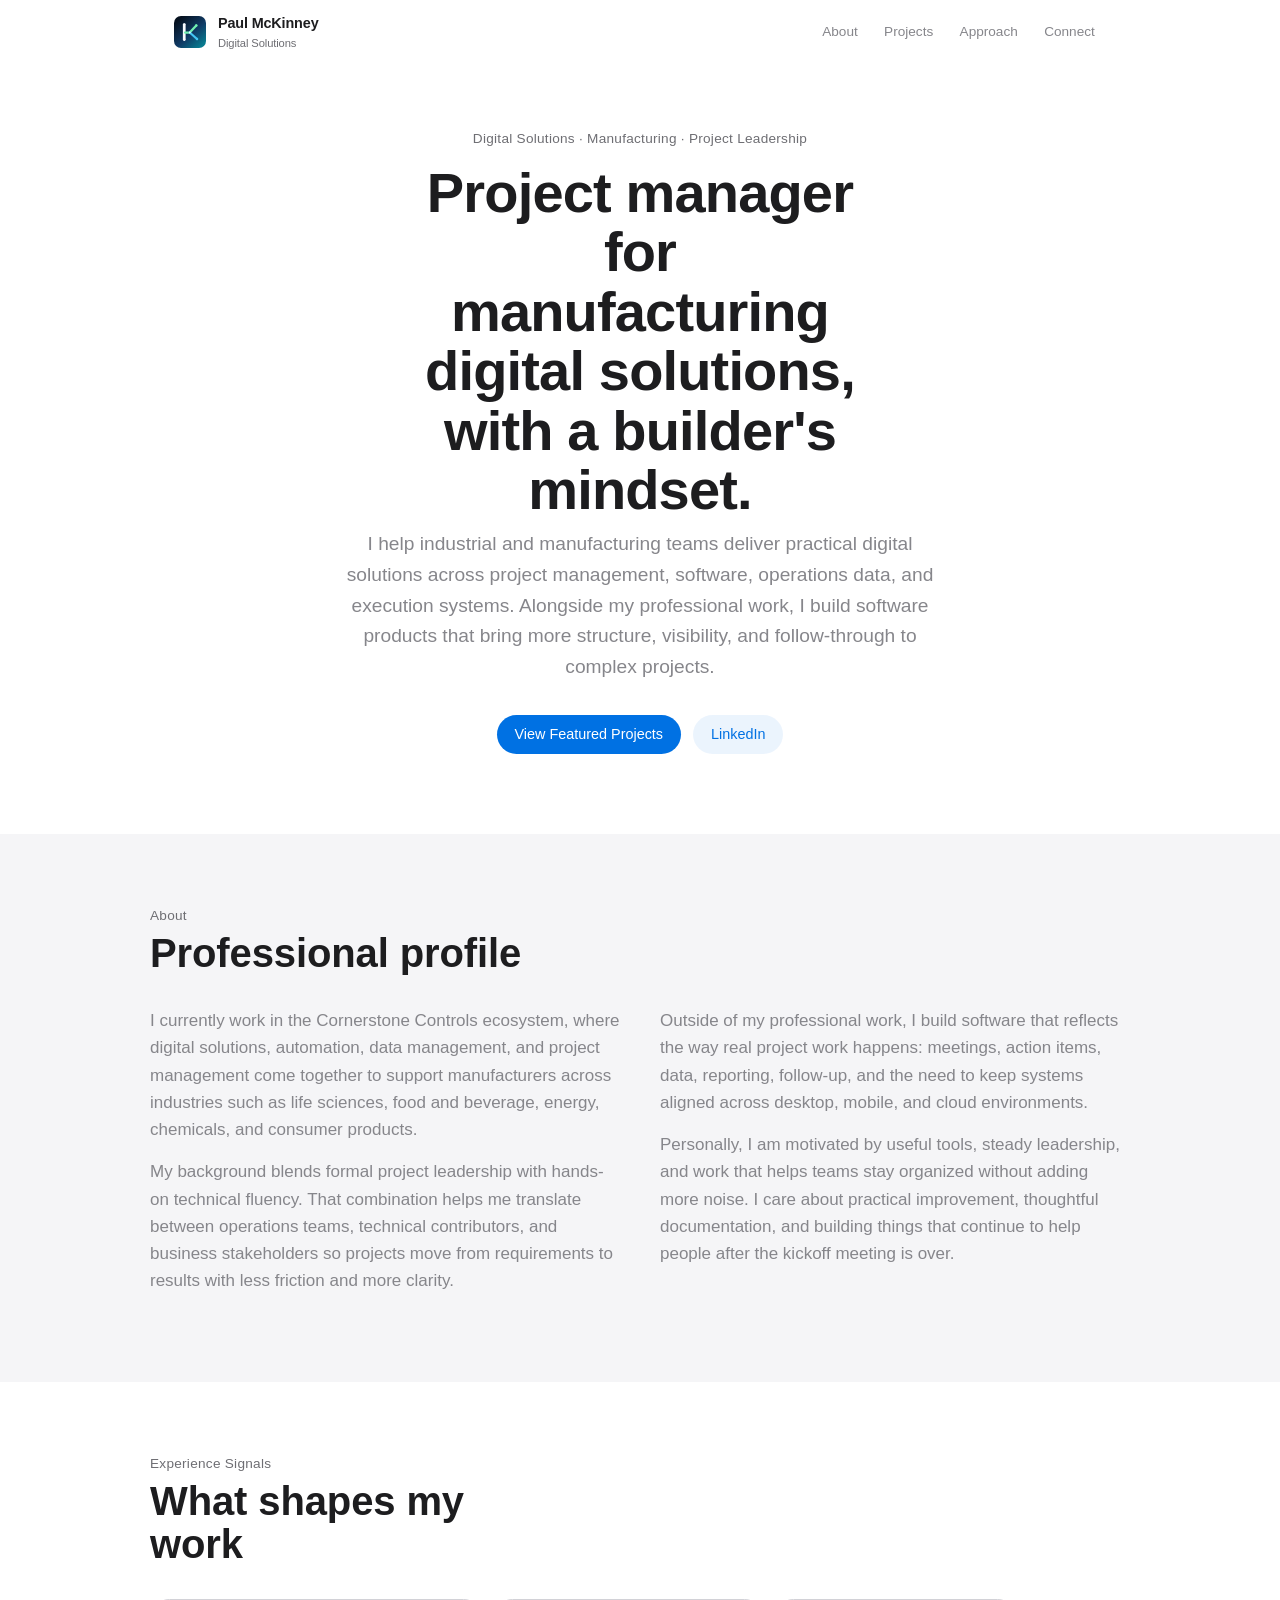
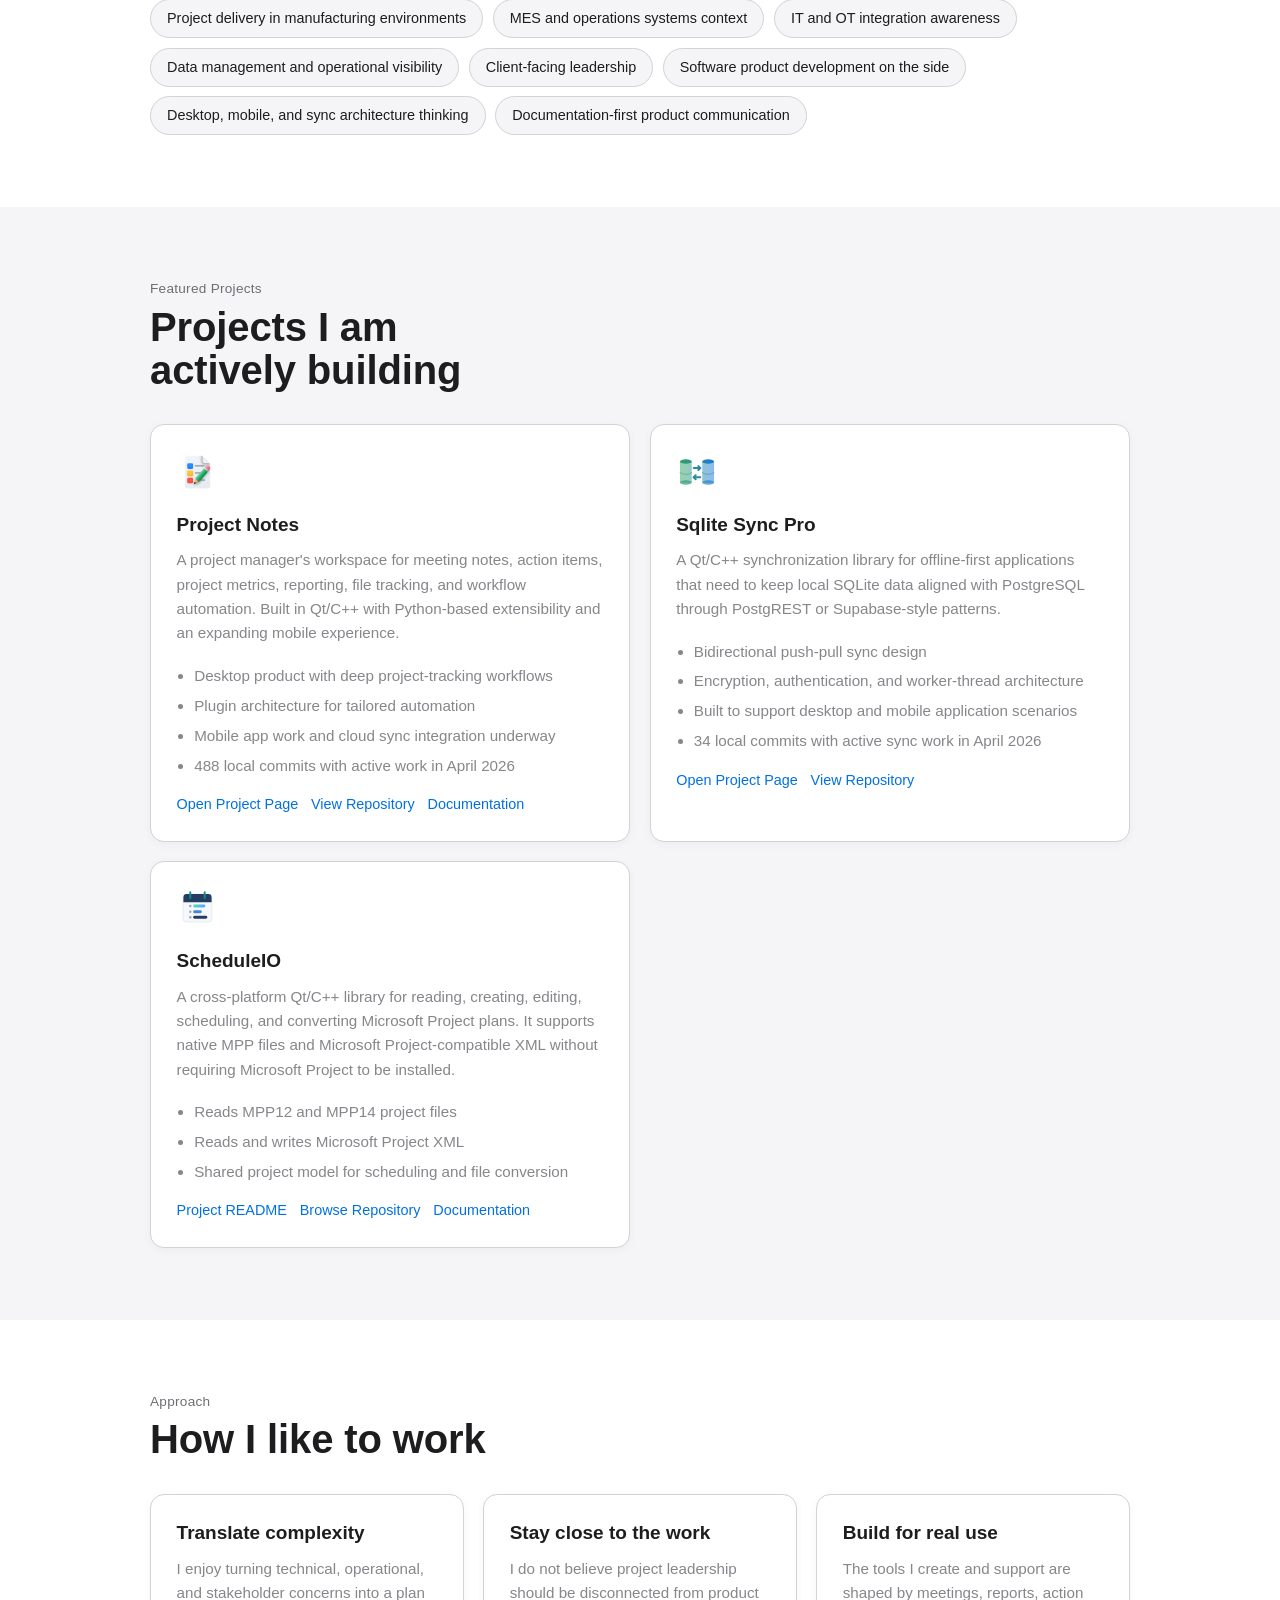
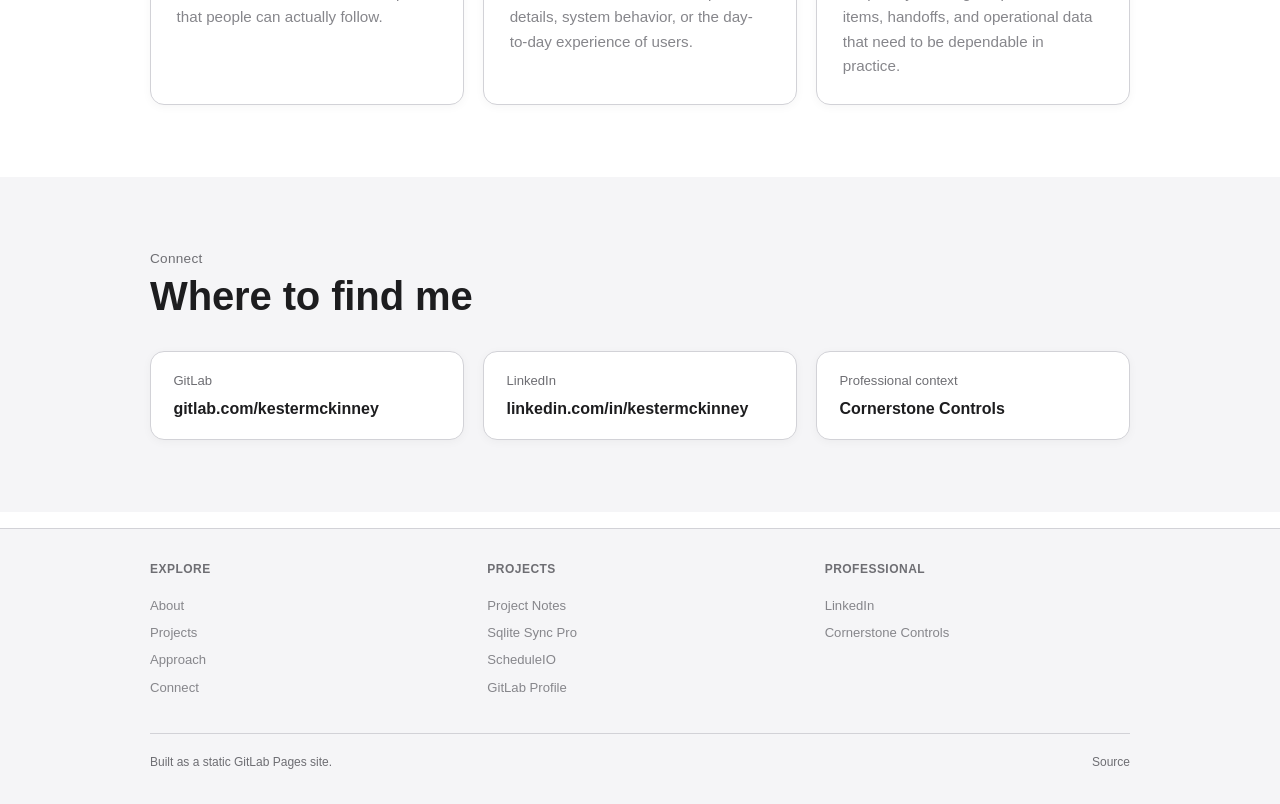
==== commit be46f227: "Update ScheduleIO project links and icon" ====
--- a/index.html
+++ b/index.html
@@ -122,7 +122,7 @@
     <section class="section section-alt" id="projects">
       <div class="section-inner">
         <div class="section-heading">
-          <span class="eyebrow">Featured Work</span>
+          <span class="eyebrow">Featured Projects</span>
           <h2>Projects I am actively building</h2>
         </div>
         <div class="card-grid">
@@ -143,6 +143,7 @@
             <div class="card-actions">
               <a class="text-link" href="/projects/projectnotes.html">Open Project Page</a>
               <a class="text-link" href="https://gitlab.com/kestermckinney/ProjectNotes">View Repository</a>
+              <a class="text-link" href="https://projectnotes-gitlabprojectnotes.readthedocs.io/en/latest/">Documentation</a>
             </div>
           </article>
 
@@ -180,8 +181,9 @@
               <li>Shared project model for scheduling and file conversion</li>
             </ul>
             <div class="card-actions">
-              <a class="text-link" href="https://kestermckinney.github.io/ScheduleIO/">Documentation</a>
-              <a class="text-link" href="https://gitlab.com/kestermckinney/ScheduleIO">View Repository</a>
+              <a class="text-link" href="https://gitlab.com/kestermckinney/ScheduleIO/-/blob/main/README.md">Project README</a>
+              <a class="text-link" href="https://gitlab.com/kestermckinney/ScheduleIO/-/tree/main">Browse Repository</a>
+              <a class="text-link" href="https://scheduleio-gitlab.readthedocs.io/en/latest/">Documentation</a>
             </div>
           </article>
         </div>
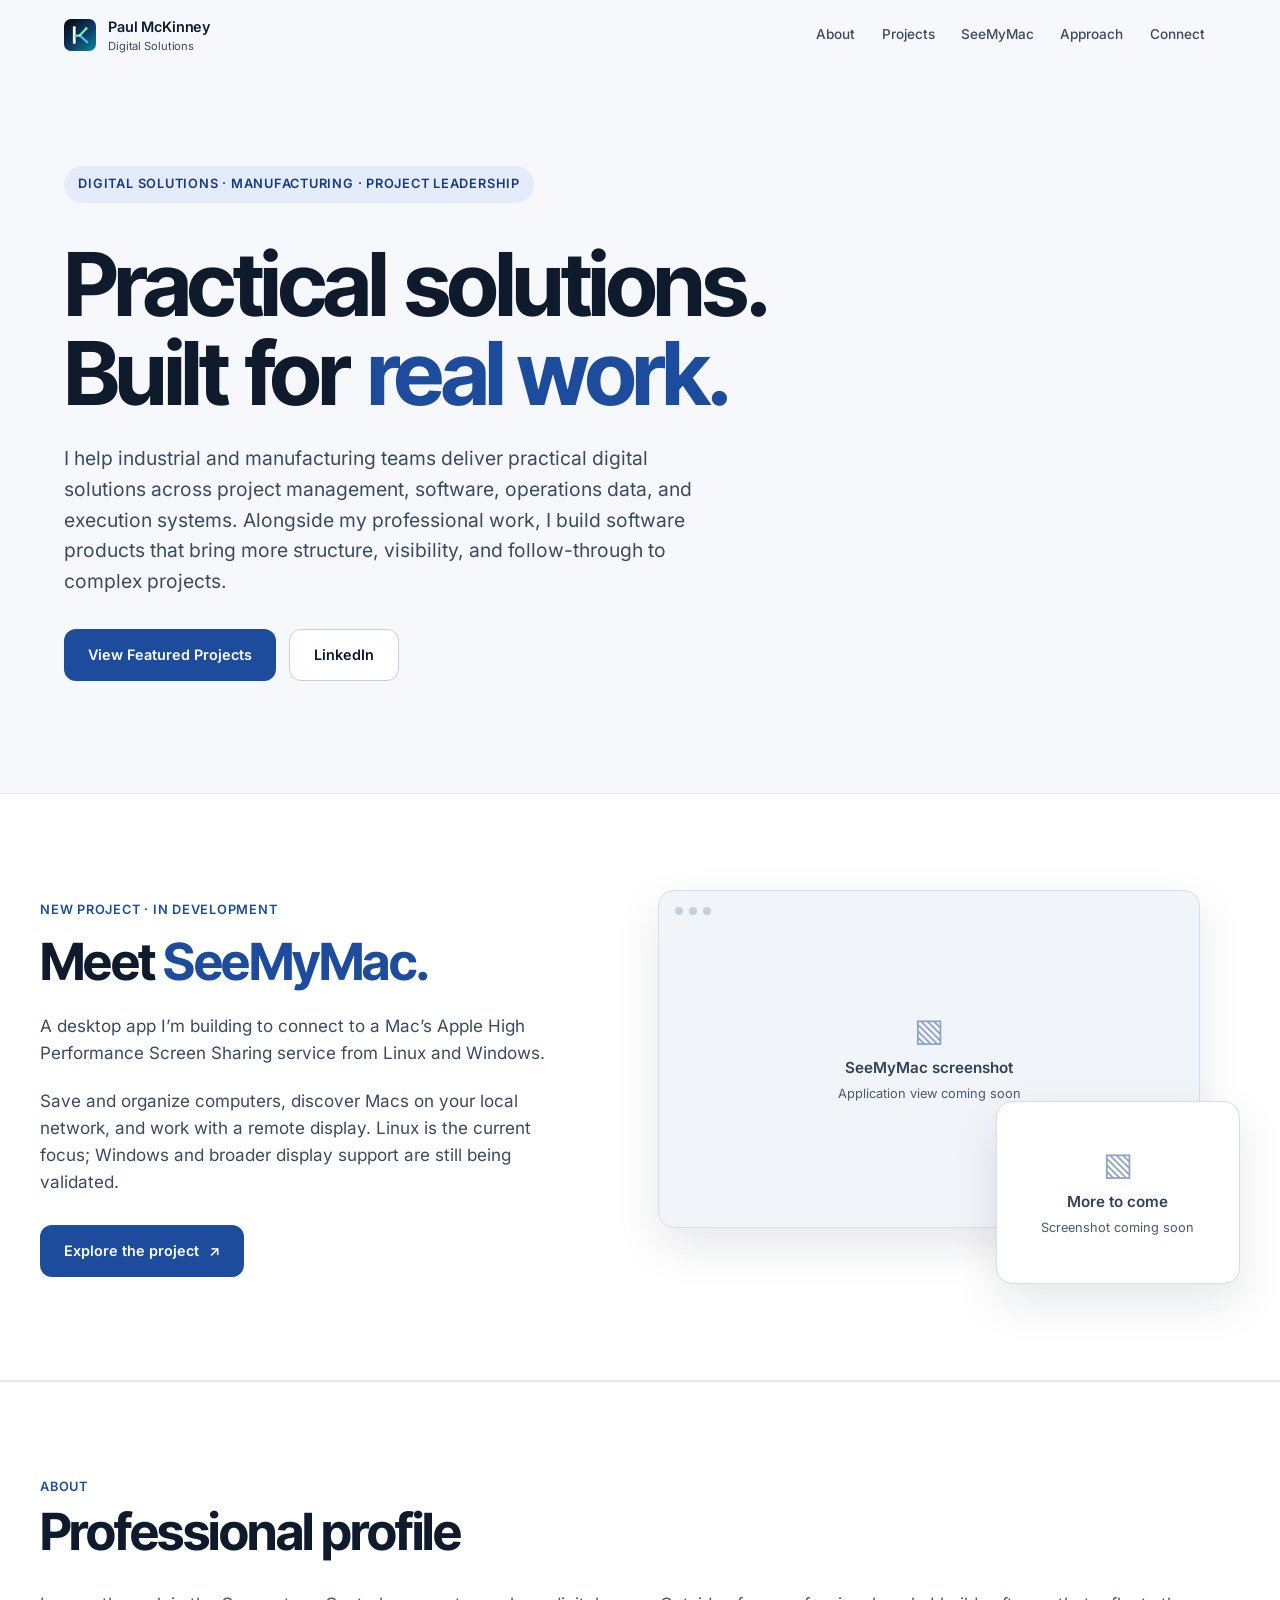
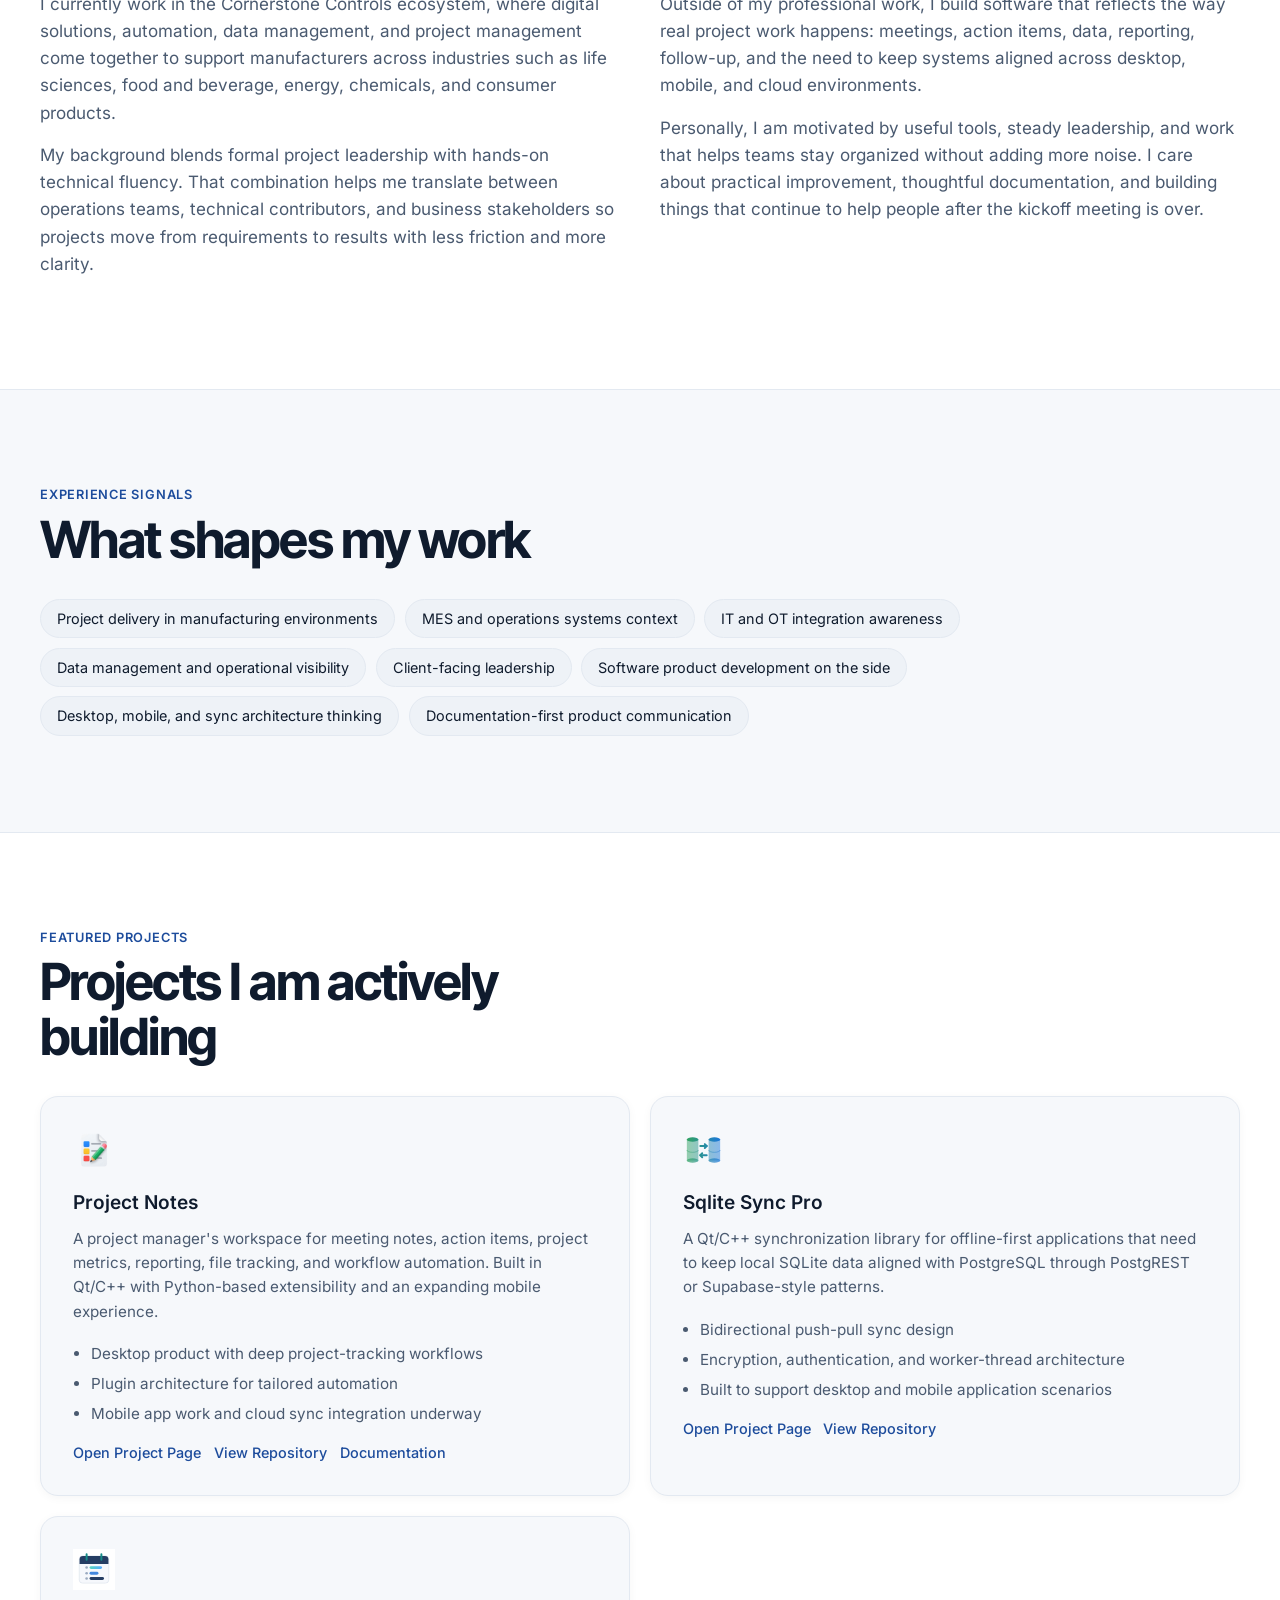
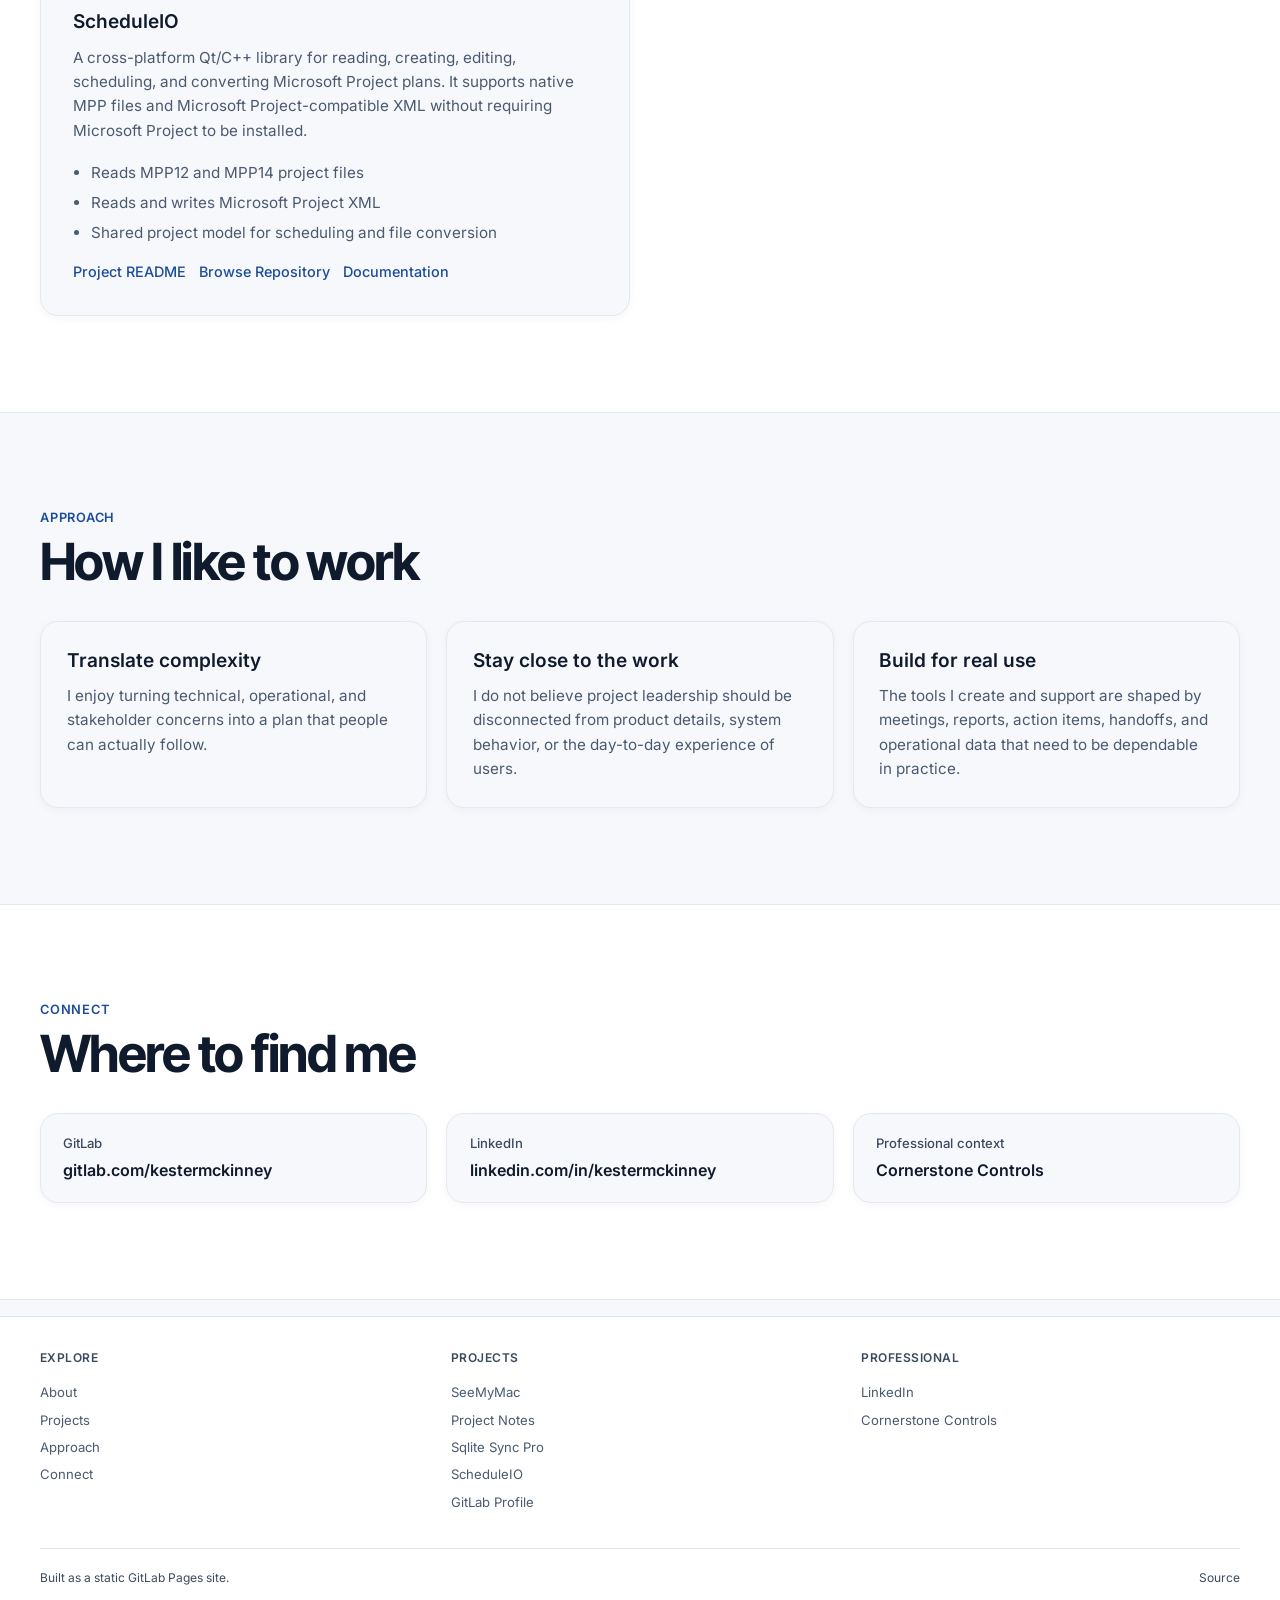
==== commit 63453ee3: "Refresh site design and feature SeeMyMac" ====
--- a/index.html
+++ b/index.html
@@ -27,7 +27,7 @@
   <link rel="apple-touch-icon" sizes="180x180" href="/apple-touch-icon.png">
   <link rel="stylesheet" href="/styles.css">
 </head>
-<body>
+<body class="home-page">
   <header class="site-header">
     <a class="brand" href="/">
       <span class="brand-mark" aria-hidden="true">
@@ -41,6 +41,7 @@
     <nav class="site-nav" aria-label="Primary">
       <a href="#about">About</a>
       <a href="#projects">Projects</a>
+      <a href="#seemymac">SeeMyMac</a>
       <a href="#approach">Approach</a>
       <a href="#connect">Connect</a>
     </nav>
@@ -49,7 +50,7 @@
   <main>
     <section class="hero">
       <p class="eyebrow" style="margin-bottom: 0.8rem;">Digital Solutions &middot; Manufacturing &middot; Project Leadership</p>
-      <h1>Project manager for manufacturing digital solutions, with a builder's mindset.</h1>
+      <h1 class="hero-words" aria-label="Practical solutions. Built for real work."><span class="wm"><span class="w">Practical</span></span> <span class="wm"><span class="w">solutions.</span></span> <span class="wm"><span class="w">Built</span></span> <span class="wm"><span class="w">for</span></span> <span class="wm"><span class="w accent-word">real work.</span></span></h1>
       <p class="lead">
         I help industrial and manufacturing teams deliver practical digital solutions across
         project management, software, operations data, and execution systems. Alongside my professional
@@ -62,6 +63,22 @@
       </div>
     </section>
 
+    <section class="section seemymac-section" id="seemymac">
+      <div class="section-inner seemymac-layout">
+        <div class="seemymac-copy">
+          <span class="eyebrow">New project · In development</span>
+          <h2>Meet <span class="accent-word">SeeMyMac.</span></h2>
+          <p>A desktop app I’m building to connect to a Mac’s Apple High Performance Screen Sharing service from Linux and Windows.</p>
+          <p>Save and organize computers, discover Macs on your local network, and work with a remote display. Linux is the current focus; Windows and broader display support are still being validated.</p>
+          <a class="button button-primary" href="https://gitlab.com/kestermckinney/SeeMac">Explore the project <span aria-hidden="true">↗</span></a>
+        </div>
+        <div class="screenshot-stack" aria-label="SeeMyMac screenshots coming soon">
+          <div class="screenshot-placeholder screenshot-main"><span class="window-dots" aria-hidden="true"><i></i><i></i><i></i></span><span class="placeholder-icon" aria-hidden="true">▧</span><strong>SeeMyMac screenshot</strong><small>Application view coming soon</small></div>
+          <div class="screenshot-placeholder screenshot-detail"><span class="placeholder-icon" aria-hidden="true">▧</span><strong>More to come</strong><small>Screenshot coming soon</small></div>
+        </div>
+      </div>
+    </section>
+
     <section class="section section-alt" id="about">
       <div class="section-inner">
         <div class="section-heading">
@@ -138,7 +155,6 @@
               <li>Desktop product with deep project-tracking workflows</li>
               <li>Plugin architecture for tailored automation</li>
               <li>Mobile app work and cloud sync integration underway</li>
-              <li>488 local commits with active work in April 2026</li>
             </ul>
             <div class="card-actions">
               <a class="text-link" href="/projects/projectnotes.html">Open Project Page</a>
@@ -159,7 +175,6 @@
               <li>Bidirectional push-pull sync design</li>
               <li>Encryption, authentication, and worker-thread architecture</li>
               <li>Built to support desktop and mobile application scenarios</li>
-              <li>34 local commits with active sync work in April 2026</li>
             </ul>
             <div class="card-actions">
               <a class="text-link" href="/projects/sqlitesyncpro.html">Open Project Page</a>
@@ -258,6 +273,7 @@
         </div>
         <div class="footer-col">
           <h4>Projects</h4>
+          <a href="#seemymac">SeeMyMac</a>
           <a href="/projects/projectnotes.html">Project Notes</a>
           <a href="/projects/sqlitesyncpro.html">Sqlite Sync Pro</a>
           <a href="https://gitlab.com/kestermckinney/ScheduleIO">ScheduleIO</a>
@@ -277,5 +293,15 @@
       </div>
     </div>
   </footer>
+<script>
+  (() => {
+    if (!('IntersectionObserver' in window) || matchMedia('(prefers-reduced-motion: reduce)').matches) return;
+    const headings = document.querySelectorAll('.section-heading h2, .seemymac-copy h2');
+    const observer = new IntersectionObserver(entries => entries.forEach(entry => {
+      if (entry.isIntersecting) { entry.target.classList.add('is-visible'); observer.unobserve(entry.target); }
+    }), { threshold: 0.15 });
+    headings.forEach(heading => { heading.classList.add('motion-heading'); observer.observe(heading); });
+  })();
+</script>
 </body>
 </html>
--- a/styles.css
+++ b/styles.css
@@ -823,3 +823,66 @@
     width: 100%;
   }
 }
+
+/* Home page: visual language shared with the Project Notes site. */
+@font-face { font-family: Inter; src: url('/fonts/pn-font-0.ttf') format('truetype'); font-weight: 400; font-display: swap; }
+@font-face { font-family: Inter; src: url('/fonts/pn-font-1.ttf') format('truetype'); font-weight: 500; font-display: swap; }
+@font-face { font-family: Inter; src: url('/fonts/pn-font-2.ttf') format('truetype'); font-weight: 600; font-display: swap; }
+@font-face { font-family: 'Inter Tight'; src: url('/fonts/pn-font-5.ttf') format('truetype'); font-weight: 700; font-display: swap; }
+.home-page {
+  --bg: #f6f8fb; --bg-section: #fff; --ink: #0f1b2d; --muted: #4a5a70;
+  --soft: #3b4a5e; --line: #dce3ec; --accent: #1d4c9c; --accent-hover: #143a78;
+  --accent-light: #e4ecfb; --max: 1200px;
+  font-family: Inter, sans-serif;
+}
+.home-page .site-header { padding: 1rem 1.5rem; }
+.home-page .site-nav a { color: var(--soft); font-weight: 500; }
+.home-page .hero { text-align: left; padding: 6rem 1.5rem 7rem; }
+.home-page .hero h1 { max-width: 13ch; margin: 1.5rem 0; font-family: 'Inter Tight', sans-serif; font-size: clamp(3.4rem, 7vw, 5.5rem); line-height: 1.02; letter-spacing: -.04em; }
+.home-page .hero .eyebrow { display: inline-block; padding: .5rem .9rem; border-radius: 999px; color: #173b7a; background: #e4ecfb; font-size: .8rem; font-weight: 600; }
+.home-page .hero .lead { margin: 0 0 2rem; max-width: 650px; color: #3b4a5e; font-size: 1.2rem; }
+.home-page .hero .actions { justify-content: flex-start; }
+.home-page .button { min-height: 52px; padding: 0 1.5rem; border-radius: 12px; font-weight: 600; gap: .6rem; }
+.home-page .button-secondary { background: white; border: 1px solid #c5cfdb; color: var(--ink); }
+.home-page .section { padding: 6rem 1.5rem; }
+.home-page .section-alt { border-block: 1px solid #e3e9f1; }
+.home-page h2 { font-family: 'Inter Tight', sans-serif; font-size: clamp(2.3rem, 4vw, 3.2rem); line-height: 1.08; letter-spacing: -.03em; }
+.home-page .eyebrow { color: var(--accent); font-size: .8rem; font-weight: 600; letter-spacing: .06em; text-transform: uppercase; }
+.home-page .project-card, .home-page .approach-card, .home-page .contact-card { border-radius: 18px; border-color: #e3e9f1; }
+.home-page .project-card { padding: 2rem; }
+.home-page .pill { background: #eef2f7; border-color: #e3e9f1; }
+.accent-word { color: #1d4c9c; }
+.wm { display: inline-block; overflow: clip; vertical-align: top; padding: 0 .05em .14em 0; margin-bottom: -.14em; }
+.w { display: inline-block; }
+.seemymac-section { background: #fff; border-block: 1px solid #e3e9f1; }
+.seemymac-layout { display: grid; grid-template-columns: minmax(0, 1fr) minmax(0, 1.1fr); gap: clamp(3rem, 7vw, 6rem); align-items: center; }
+.seemymac-copy h2 { margin: .8rem 0 1.5rem; }
+.seemymac-copy p { color: #3b4a5e; }
+.seemymac-copy .button { margin-top: .5rem; }
+.screenshot-stack { position: relative; padding: 0 2.5rem 3.5rem 0; }
+.screenshot-placeholder { display: flex; flex-direction: column; align-items: center; justify-content: center; color: #4a5a70; background: #f1f4f9; border: 1px solid #d5dde8; border-radius: 16px; box-shadow: 0 18px 45px rgba(15,27,45,.1); }
+.screenshot-placeholder strong { color: #334155; font-size: .95rem; }
+.screenshot-placeholder small { margin-top: .35rem; font-size: .8rem; }
+.screenshot-main { position: relative; aspect-ratio: 16 / 10; }
+.screenshot-detail { position: absolute; right: 0; bottom: 0; width: 42%; aspect-ratio: 4 / 3; background: #fff; }
+.placeholder-icon { color: #8fa4c2; font-size: 2rem; line-height: 1; margin-bottom: .7rem; }
+.window-dots { position: absolute; top: 1rem; left: 1rem; display: flex; gap: .35rem; }
+.window-dots i { width: .5rem; height: .5rem; border-radius: 50%; background: #c5cfdb; }
+@keyframes home-wordup { from { transform: translateY(112%) rotate(7deg); opacity: 0; } to { transform: none; opacity: 1; } }
+@keyframes home-fadeup { from { transform: translateY(30px); opacity: 0; filter: blur(4px); } to { transform: none; opacity: 1; filter: blur(0); } }
+@media (prefers-reduced-motion: no-preference) {
+  .hero-words .w { animation: home-wordup 1s cubic-bezier(.2,.8,.2,1) both; }
+  .hero-words .wm:nth-child(1) .w { animation-delay: .2s; }
+  .hero-words .wm:nth-child(2) .w { animation-delay: .34s; }
+  .hero-words .wm:nth-child(3) .w { animation-delay: .48s; }
+  .hero-words .wm:nth-child(4) .w { animation-delay: .62s; }
+  .hero-words .wm:nth-child(5) .w { animation-delay: .76s; }
+  .motion-heading { opacity: 0; }
+  .motion-heading.is-visible { animation: home-fadeup .8s cubic-bezier(.2,.7,.2,1) both; }
+}
+@media (max-width: 760px) {
+  .home-page .hero { padding: 4rem 1.5rem 5rem; }
+  .home-page .section { padding: 4rem 1.5rem; }
+  .seemymac-layout { grid-template-columns: 1fr; gap: 2.5rem; }
+}
+@media (prefers-reduced-motion: reduce) { html { scroll-behavior: auto; } }
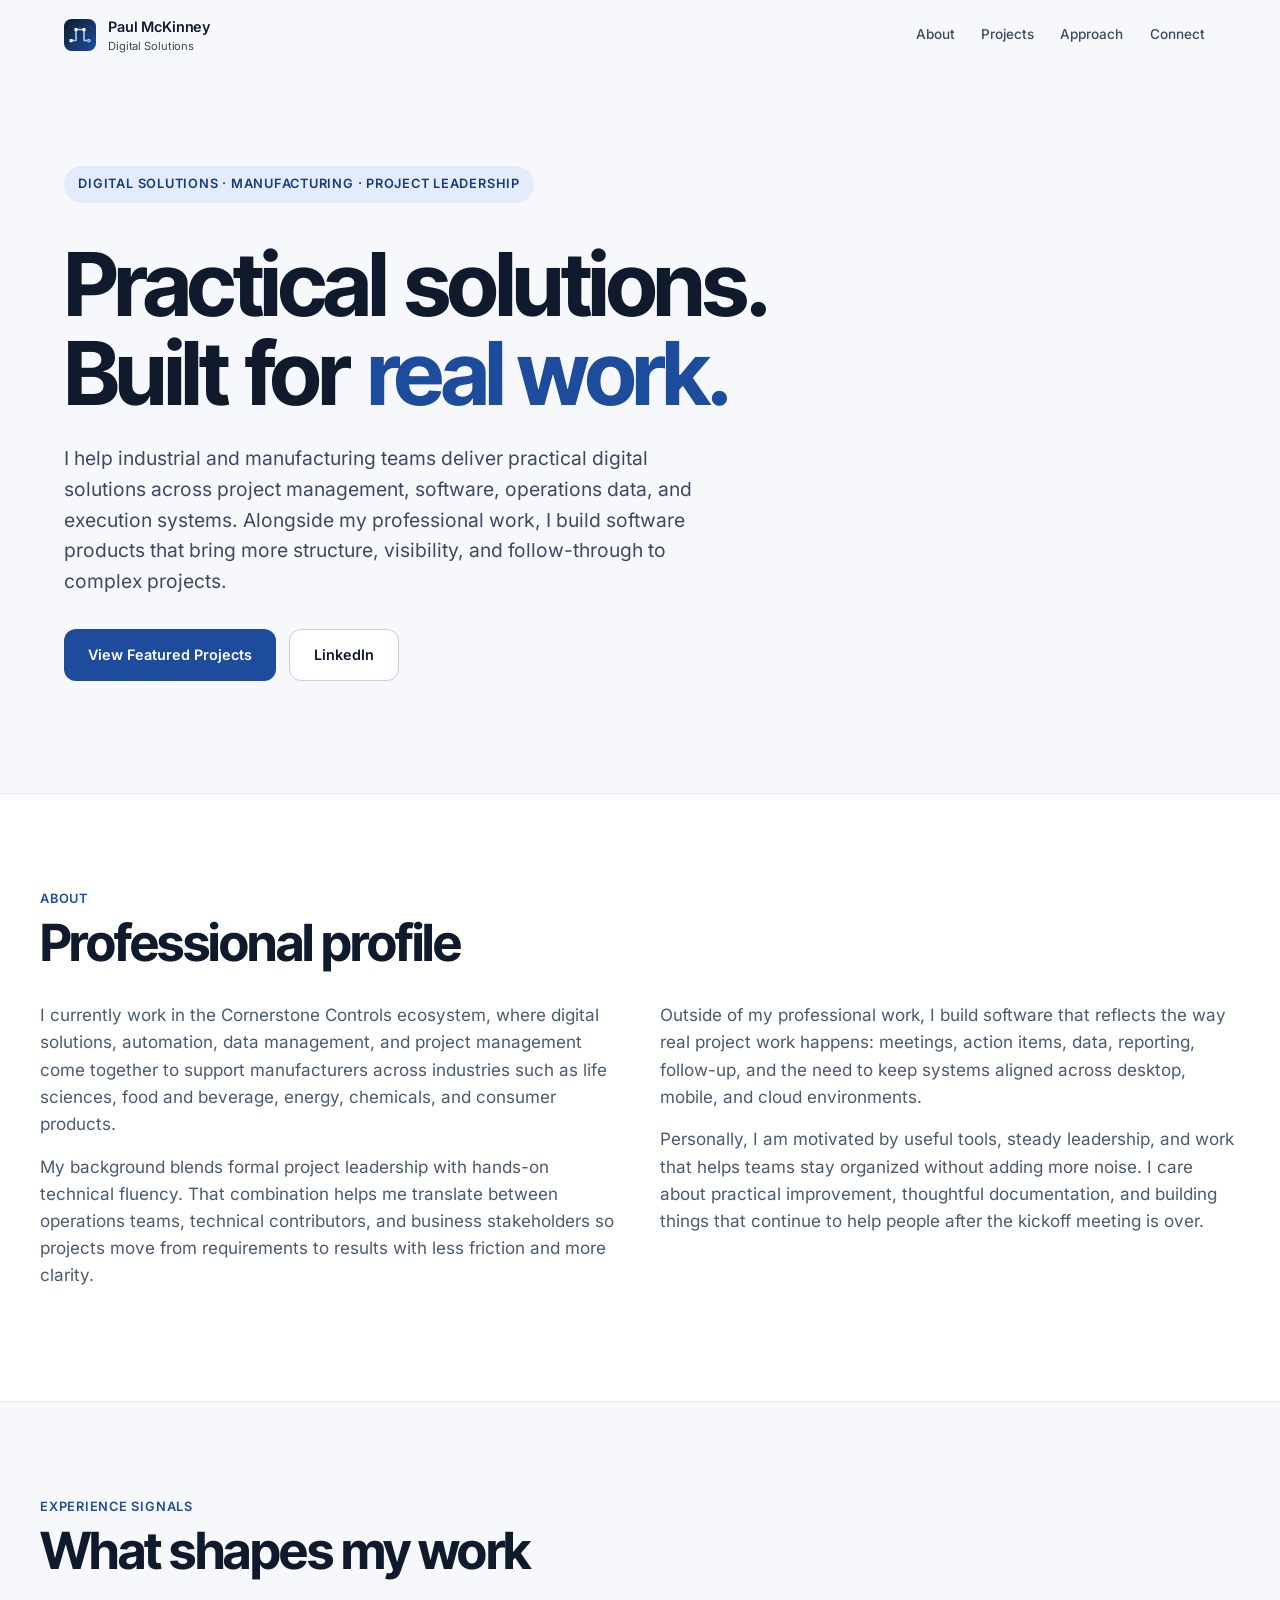
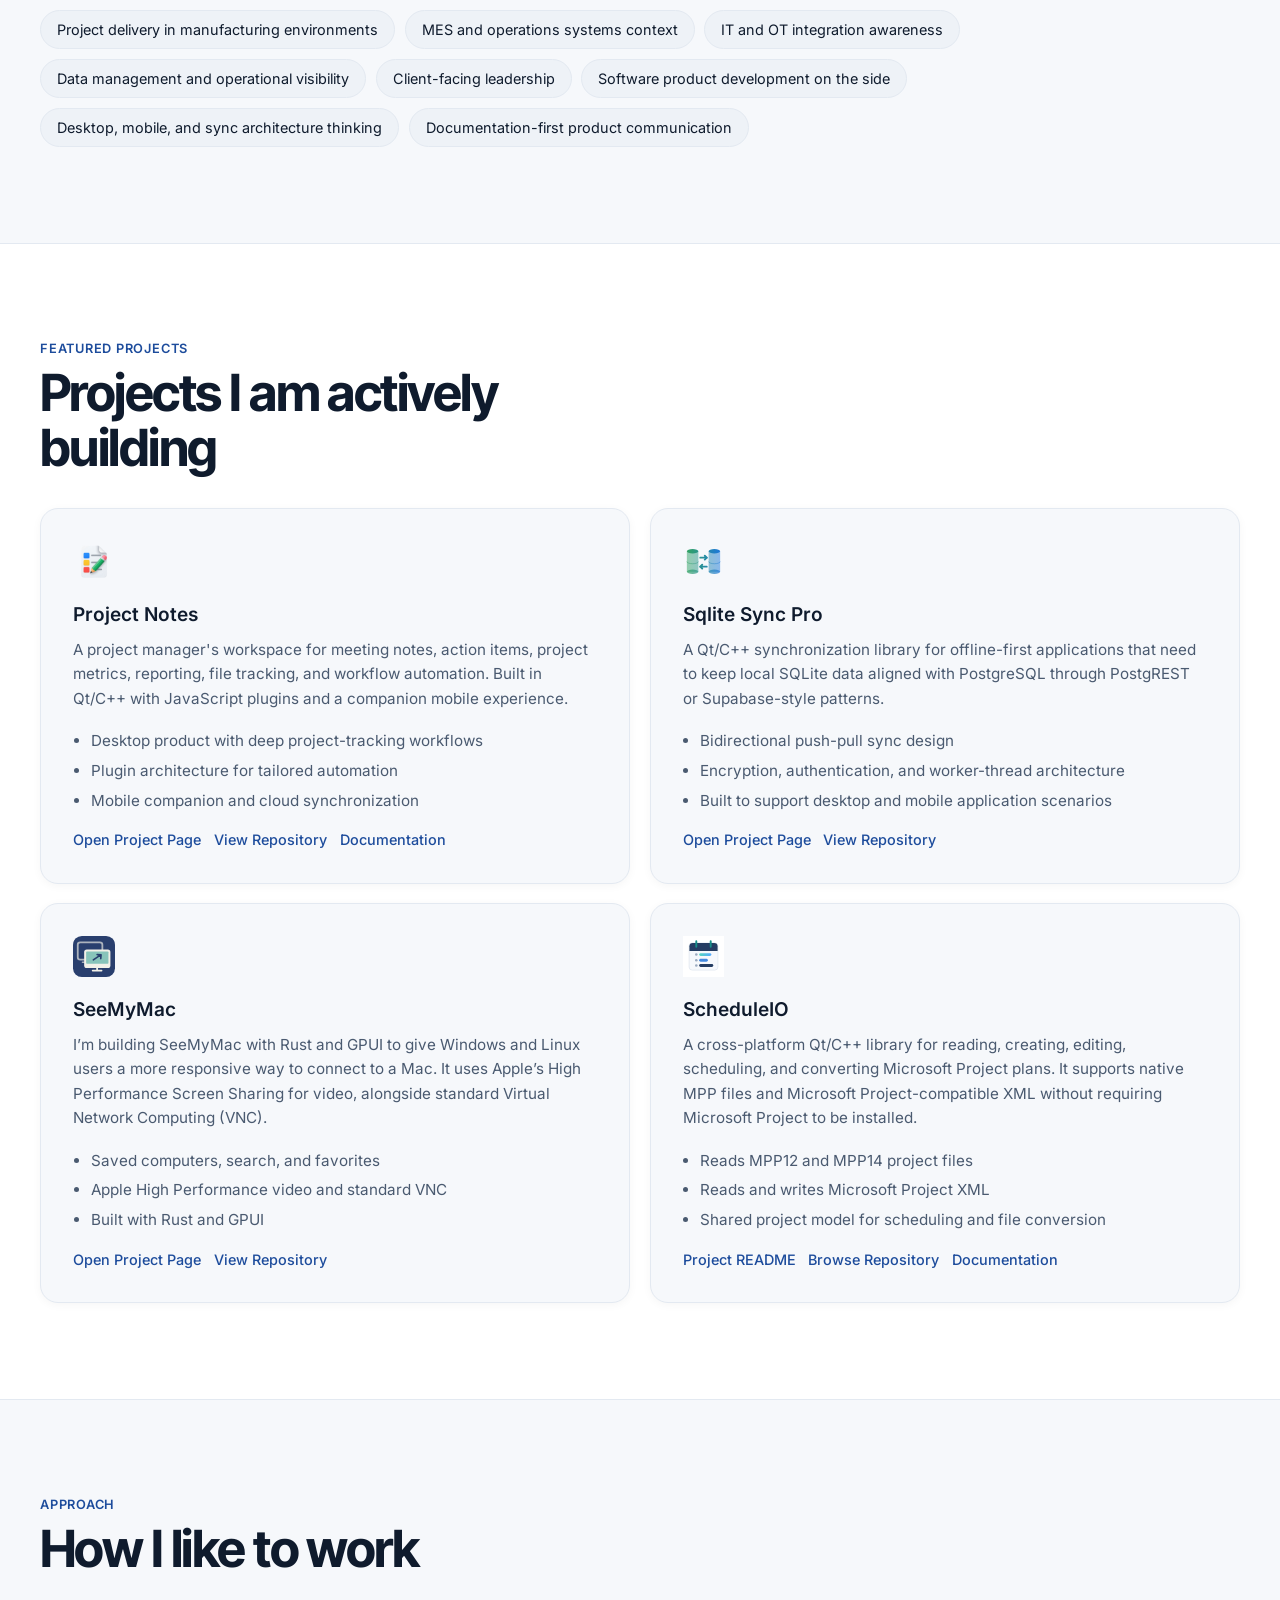
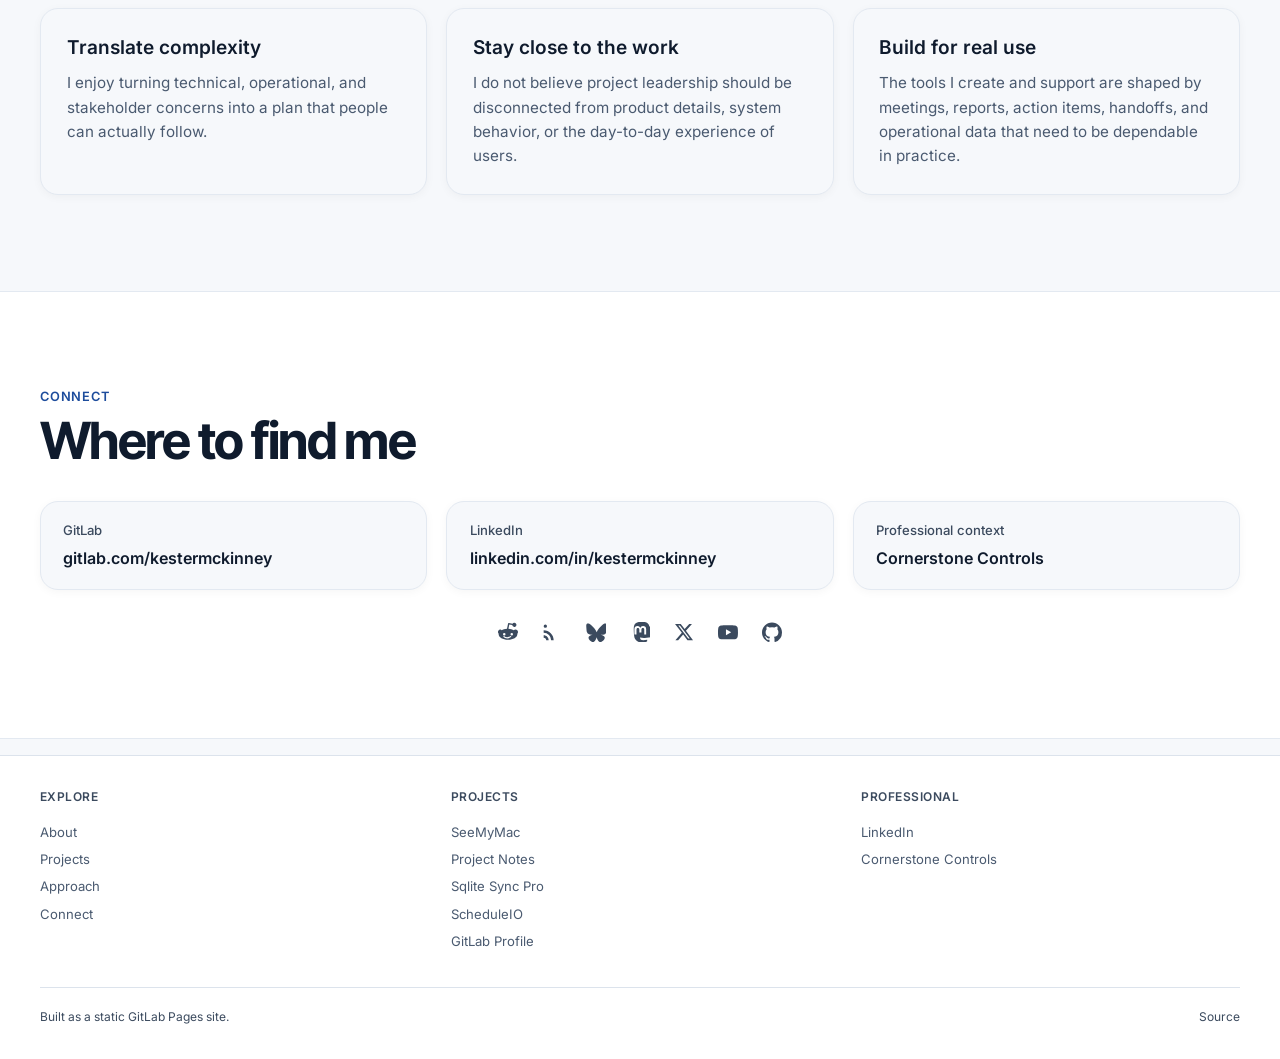
==== commit 554af153: "Update project pages and SeeMyMac screenshots" ====
--- a/index.html
+++ b/index.html
@@ -41,7 +41,6 @@
     <nav class="site-nav" aria-label="Primary">
       <a href="#about">About</a>
       <a href="#projects">Projects</a>
-      <a href="#seemymac">SeeMyMac</a>
       <a href="#approach">Approach</a>
       <a href="#connect">Connect</a>
     </nav>
@@ -63,22 +62,6 @@
       </div>
     </section>
 
-    <section class="section seemymac-section" id="seemymac">
-      <div class="section-inner seemymac-layout">
-        <div class="seemymac-copy">
-          <span class="eyebrow">New project · In development</span>
-          <h2>Meet <span class="accent-word">SeeMyMac.</span></h2>
-          <p>A desktop app I’m building to connect to a Mac’s Apple High Performance Screen Sharing service from Linux and Windows.</p>
-          <p>Save and organize computers, discover Macs on your local network, and work with a remote display. Linux is the current focus; Windows and broader display support are still being validated.</p>
-          <a class="button button-primary" href="https://gitlab.com/kestermckinney/SeeMac">Explore the project <span aria-hidden="true">↗</span></a>
-        </div>
-        <div class="screenshot-stack" aria-label="SeeMyMac screenshots coming soon">
-          <div class="screenshot-placeholder screenshot-main"><span class="window-dots" aria-hidden="true"><i></i><i></i><i></i></span><span class="placeholder-icon" aria-hidden="true">▧</span><strong>SeeMyMac screenshot</strong><small>Application view coming soon</small></div>
-          <div class="screenshot-placeholder screenshot-detail"><span class="placeholder-icon" aria-hidden="true">▧</span><strong>More to come</strong><small>Screenshot coming soon</small></div>
-        </div>
-      </div>
-    </section>
-
     <section class="section section-alt" id="about">
       <div class="section-inner">
         <div class="section-heading">
@@ -148,18 +131,18 @@
             <h3>Project Notes</h3>
             <p>
               A project manager's workspace for meeting notes, action items, project metrics,
-              reporting, file tracking, and workflow automation. Built in Qt/C++ with Python-based
-              extensibility and an expanding mobile experience.
+              reporting, file tracking, and workflow automation. Built in Qt/C++ with JavaScript plugins
+              and a companion mobile experience.
             </p>
             <ul class="feature-list">
               <li>Desktop product with deep project-tracking workflows</li>
               <li>Plugin architecture for tailored automation</li>
-              <li>Mobile app work and cloud sync integration underway</li>
+              <li>Mobile companion and cloud synchronization</li>
             </ul>
             <div class="card-actions">
               <a class="text-link" href="/projects/projectnotes.html">Open Project Page</a>
               <a class="text-link" href="https://gitlab.com/kestermckinney/ProjectNotes">View Repository</a>
-              <a class="text-link" href="https://projectnotes-gitlabprojectnotes.readthedocs.io/en/latest/">Documentation</a>
+              <a class="text-link" href="https://projectnotespro.com/docs">Documentation</a>
             </div>
           </article>
 
@@ -179,6 +162,21 @@
             <div class="card-actions">
               <a class="text-link" href="/projects/sqlitesyncpro.html">Open Project Page</a>
               <a class="text-link" href="https://gitlab.com/kestermckinney/SqliteSyncPro">View Repository</a>
+            </div>
+          </article>
+
+          <article class="project-card">
+            <img src="/images/seemymac-logo.svg" alt="SeeMyMac logo" class="project-logo">
+            <h3>SeeMyMac</h3>
+            <p>I’m building SeeMyMac with Rust and GPUI to give Windows and Linux users a more responsive way to connect to a Mac. It uses Apple’s High Performance Screen Sharing for video, alongside standard Virtual Network Computing (VNC).</p>
+            <ul class="feature-list">
+              <li>Saved computers, search, and favorites</li>
+              <li>Apple High Performance video and standard VNC</li>
+              <li>Built with Rust and GPUI</li>
+            </ul>
+            <div class="card-actions">
+              <a class="text-link" href="/projects/seemymac.html">Open Project Page</a>
+              <a class="text-link" href="https://gitlab.com/kestermckinney/SeeMyMac">View Repository</a>
             </div>
           </article>
 
@@ -257,6 +255,15 @@
             <strong>Cornerstone Controls</strong>
           </a>
         </div>
+        <div class="social-links" aria-label="Social media and news">
+          <a href="https://www.reddit.com/r/projectnotespro/" aria-label="Reddit" title="Reddit"><svg viewBox="0 0 24 24" fill="currentColor" aria-hidden="true"><path d="M24 12c0-1.66-1.34-3-3-3-.81 0-1.54.33-2.08.86-1.68-1.12-3.93-1.82-6.42-1.9l1.09-5.11 3.55.76a2.5 2.5 0 1 0 .31-1.47L12.99 1.2a.75.75 0 0 0-.89.58l-1.32 6.18c-2.52.07-4.8.77-6.5 1.91A2.99 2.99 0 0 0 2.99 9a3 3 0 0 0-2.2 5.04c-.02.2-.03.4-.03.61 0 3.68 5.03 6.66 11.24 6.66s11.24-2.98 11.24-6.66c0-.21-.01-.41-.03-.61A2.99 2.99 0 0 0 24 12ZM7.5 13.25a1.5 1.5 0 1 1 0 3 1.5 1.5 0 0 1 0-3Zm8.1 4.87c-1.03 1.03-2.54 1.55-4.49 1.55s-3.46-.52-4.49-1.55a.75.75 0 0 1 1.06-1.06c.74.74 1.9 1.11 3.43 1.11s2.69-.37 3.43-1.11a.75.75 0 1 1 1.06 1.06Zm.9-1.87a1.5 1.5 0 1 1 0-3 1.5 1.5 0 0 1 0 3Z"/></svg></a>
+          <a href="https://projectnotespro.com/news/rss.xml" aria-label="RSS feed" title="RSS feed"><svg viewBox="0 0 24 24" fill="currentColor" aria-hidden="true"><path d="M4 3a2 2 0 1 0 0 4 2 2 0 0 0 0-4Zm-2 7v3a9 9 0 0 1 9 9h3C14 15.37 8.63 10 2 10Zm0 6v3a3 3 0 0 1 3 3h3c0-3.31-2.69-6-6-6Z"/></svg></a>
+          <a href="https://bsky.app/profile/paulmckinney.bsky.social" aria-label="Bluesky" title="Bluesky"><svg viewBox="0 0 24 24" fill="currentColor" aria-hidden="true"><path d="M5.77 3.4C8.62 5.54 11.69 9.88 12.82 12.2c1.13-2.32 4.2-6.66 7.05-8.8 2.06-1.55 5.4-2.74 5.4 1.07 0 .76-.44 6.4-.69 7.31-.89 3.19-4.14 4-7.03 3.51 5.05.86 6.34 3.71 3.56 6.56-5.27 5.42-7.58-1.36-8.17-3.1-.11-.32-.16-.47-.16-.34 0-.13-.05.02-.16.34-.59 1.74-2.9 8.52-8.17 3.1-2.78-2.85-1.49-5.7 3.56-6.56-2.89.49-6.14-.32-7.03-3.51C.73 10.87.29 5.23.29 4.47c0-3.81 3.34-2.62 5.4-1.07h.08Z"/></svg></a>
+          <a href="https://mstdn.plus/@paulmckinney" aria-label="Mastodon" title="Mastodon"><svg viewBox="0 0 24 24" fill="currentColor" aria-hidden="true"><path d="M23.27 5.31C22.9 2.64 20.57.53 17.8.12 17.33.05 15.56 0 13.5 0h-.02c-2.07 0-2.51.05-2.98.12-2.7.4-5.14 2.29-5.74 4.99-.28 1.33-.31 2.8-.26 4.15.08 1.94.09 3.87.27 5.8.12 1.28.34 2.55.65 3.8.59 2.3 2.86 4.21 5.09 5 2.4.83 4.98.97 7.45.4.27-.07.54-.14.81-.24.6-.19 1.3-.4 1.81-.78a.06.06 0 0 0 .03-.05v-1.87a.06.06 0 0 0-.07-.05c-1.5.36-3.05.54-4.6.54-2.67 0-3.39-1.27-3.6-1.8a5.5 5.5 0 0 1-.31-1.4.05.05 0 0 1 .07-.06c1.48.36 2.99.54 4.51.54.37 0 .73 0 1.1-.01 1.53-.04 3.14-.12 4.64-.41l.1-.02c2.37-.46 4.63-1.89 4.86-5.5.01-.14.03-1.49.03-1.63 0-.5.16-3.58-.02-5.47ZM19.6 15.1h-2.5V9.02c0-1.28-.53-1.93-1.62-1.93-1.19 0-1.79.77-1.79 2.3v3.33h-2.48V9.39c0-1.53-.6-2.3-1.8-2.3-1.08 0-1.62.65-1.62 1.93v6.08H5.3V8.84c0-1.28.33-2.3 1-3.05a3.4 3.4 0 0 1 2.63-1.13c1.24 0 2.18.48 2.8 1.43l.62 1.04.62-1.04c.63-.95 1.56-1.43 2.8-1.43 1.06 0 1.94.38 2.62 1.13.67.75 1 1.77 1 3.05v6.26Z"/></svg></a>
+          <a href="https://x.com/PNotesPro" aria-label="X" title="X"><svg viewBox="0 0 24 24" fill="currentColor" aria-hidden="true"><path d="M18.24 2.25h3.31l-7.23 8.26 8.5 11.24h-6.65l-5.22-6.82-5.96 6.82H1.68l7.73-8.84L1.25 2.25h6.82l4.71 6.23 5.46-6.23Zm-1.16 17.52h1.83L7.08 4.13H5.11l11.97 15.64Z"/></svg></a>
+          <a href="https://www.youtube.com/@ProjectNotesPro" aria-label="YouTube" title="YouTube"><svg viewBox="0 0 24 24" fill="currentColor" aria-hidden="true"><path d="M23.5 6.51a3.01 3.01 0 0 0-2.12-2.13C19.5 3.87 12 3.87 12 3.87s-7.5 0-9.38.51A3.01 3.01 0 0 0 .5 6.51C0 8.4 0 12.33 0 12.33s0 3.94.5 5.82a3.01 3.01 0 0 0 2.12 2.13c1.88.51 9.38.51 9.38.51s7.5 0 9.38-.51a3.01 3.01 0 0 0 2.12-2.13c.5-1.88.5-5.82.5-5.82s0-3.93-.5-5.82ZM9.55 15.9V8.77l6.27 3.57-6.27 3.57Z"/></svg></a>
+          <a href="https://kestermckinney.github.io/" aria-label="GitHub" title="GitHub"><svg viewBox="0 0 24 24" fill="currentColor" aria-hidden="true"><path d="M12 .5C5.37.5 0 5.87 0 12.5c0 5.3 3.44 9.8 8.21 11.39.6.11.82-.26.82-.58l-.02-2.03c-3.34.73-4.04-1.61-4.04-1.61-.55-1.39-1.33-1.76-1.33-1.76-1.09-.75.08-.73.08-.73 1.2.09 1.84 1.24 1.84 1.24 1.07 1.84 2.81 1.31 3.5 1 .11-.78.42-1.31.76-1.61-2.67-.3-5.47-1.33-5.47-5.93 0-1.31.47-2.38 1.24-3.22-.12-.3-.54-1.52.12-3.18 0 0 1.01-.32 3.3 1.23a11.5 11.5 0 0 1 6.01 0c2.29-1.55 3.3-1.23 3.3-1.23.66 1.66.24 2.88.12 3.18.77.84 1.24 1.91 1.24 3.22 0 4.61-2.81 5.62-5.49 5.92.43.37.82 1.1.82 2.22l-.01 3.29c0 .32.21.7.82.58A12.01 12.01 0 0 0 24 12.5C24 5.87 18.63.5 12 .5Z"/></svg></a>
+        </div>
       </div>
     </section>
   </main>
@@ -273,7 +280,7 @@
         </div>
         <div class="footer-col">
           <h4>Projects</h4>
-          <a href="#seemymac">SeeMyMac</a>
+          <a href="/projects/seemymac.html">SeeMyMac</a>
           <a href="/projects/projectnotes.html">Project Notes</a>
           <a href="/projects/sqlitesyncpro.html">Sqlite Sync Pro</a>
           <a href="https://gitlab.com/kestermckinney/ScheduleIO">ScheduleIO</a>
@@ -296,7 +303,7 @@
 <script>
   (() => {
     if (!('IntersectionObserver' in window) || matchMedia('(prefers-reduced-motion: reduce)').matches) return;
-    const headings = document.querySelectorAll('.section-heading h2, .seemymac-copy h2');
+    const headings = document.querySelectorAll('.section-heading h2');
     const observer = new IntersectionObserver(entries => entries.forEach(entry => {
       if (entry.isIntersecting) { entry.target.classList.add('is-visible'); observer.unobserve(entry.target); }
     }), { threshold: 0.15 });
--- a/styles.css
+++ b/styles.css
@@ -886,3 +886,21 @@
   .seemymac-layout { grid-template-columns: 1fr; gap: 2.5rem; }
 }
 @media (prefers-reduced-motion: reduce) { html { scroll-behavior: auto; } }
+
+/* Project pages share the home page's typography, color, and motion. */
+.project-page .project-hero { text-align: left; padding: 5.5rem 1.5rem 6rem; }
+.project-page .project-hero h1 { font-family: 'Inter Tight', sans-serif; font-size: clamp(3.5rem, 7vw, 5.5rem); line-height: 1.03; letter-spacing: -.04em; margin: 1rem 0 1.5rem; }
+.project-page .project-hero .lead { margin: 0 0 2rem; max-width: 700px; color: #3b4a5e; font-size: 1.2rem; }
+.project-page .project-hero .actions { justify-content: flex-start; }
+.project-page .section-heading { margin-bottom: 2.5rem; }
+.project-page .screenshot-card { border-radius: 18px; border-color: #e3e9f1; }
+.project-page .seemymac-layout h2 { margin: .8rem 0 1.5rem; }
+.placeholder-grid { display: grid; grid-template-columns: repeat(2, minmax(0, 1fr)); gap: 1.5rem; }
+.social-links { display: flex; flex-wrap: wrap; justify-content: center; align-items: center; gap: 1.5rem; margin-top: 2rem; }
+.social-links a { display: inline-flex; color: var(--soft); transition: color .2s; }
+.social-links a:hover, .social-links a:focus-visible { color: var(--ink); }
+.social-links svg { width: 20px; height: 20px; }
+.site-nav { flex-wrap: wrap; }
+@media (max-width: 760px) { .project-page .project-hero { padding: 4rem 1.5rem; } .placeholder-grid { grid-template-columns: 1fr; } }
+
+.seemymac-screenshot { display: block; width: 100%; height: auto; background: #f1f4f9; border: 1px solid #d5dde8; border-radius: 16px; box-shadow: 0 18px 45px rgba(15,27,45,.1); }
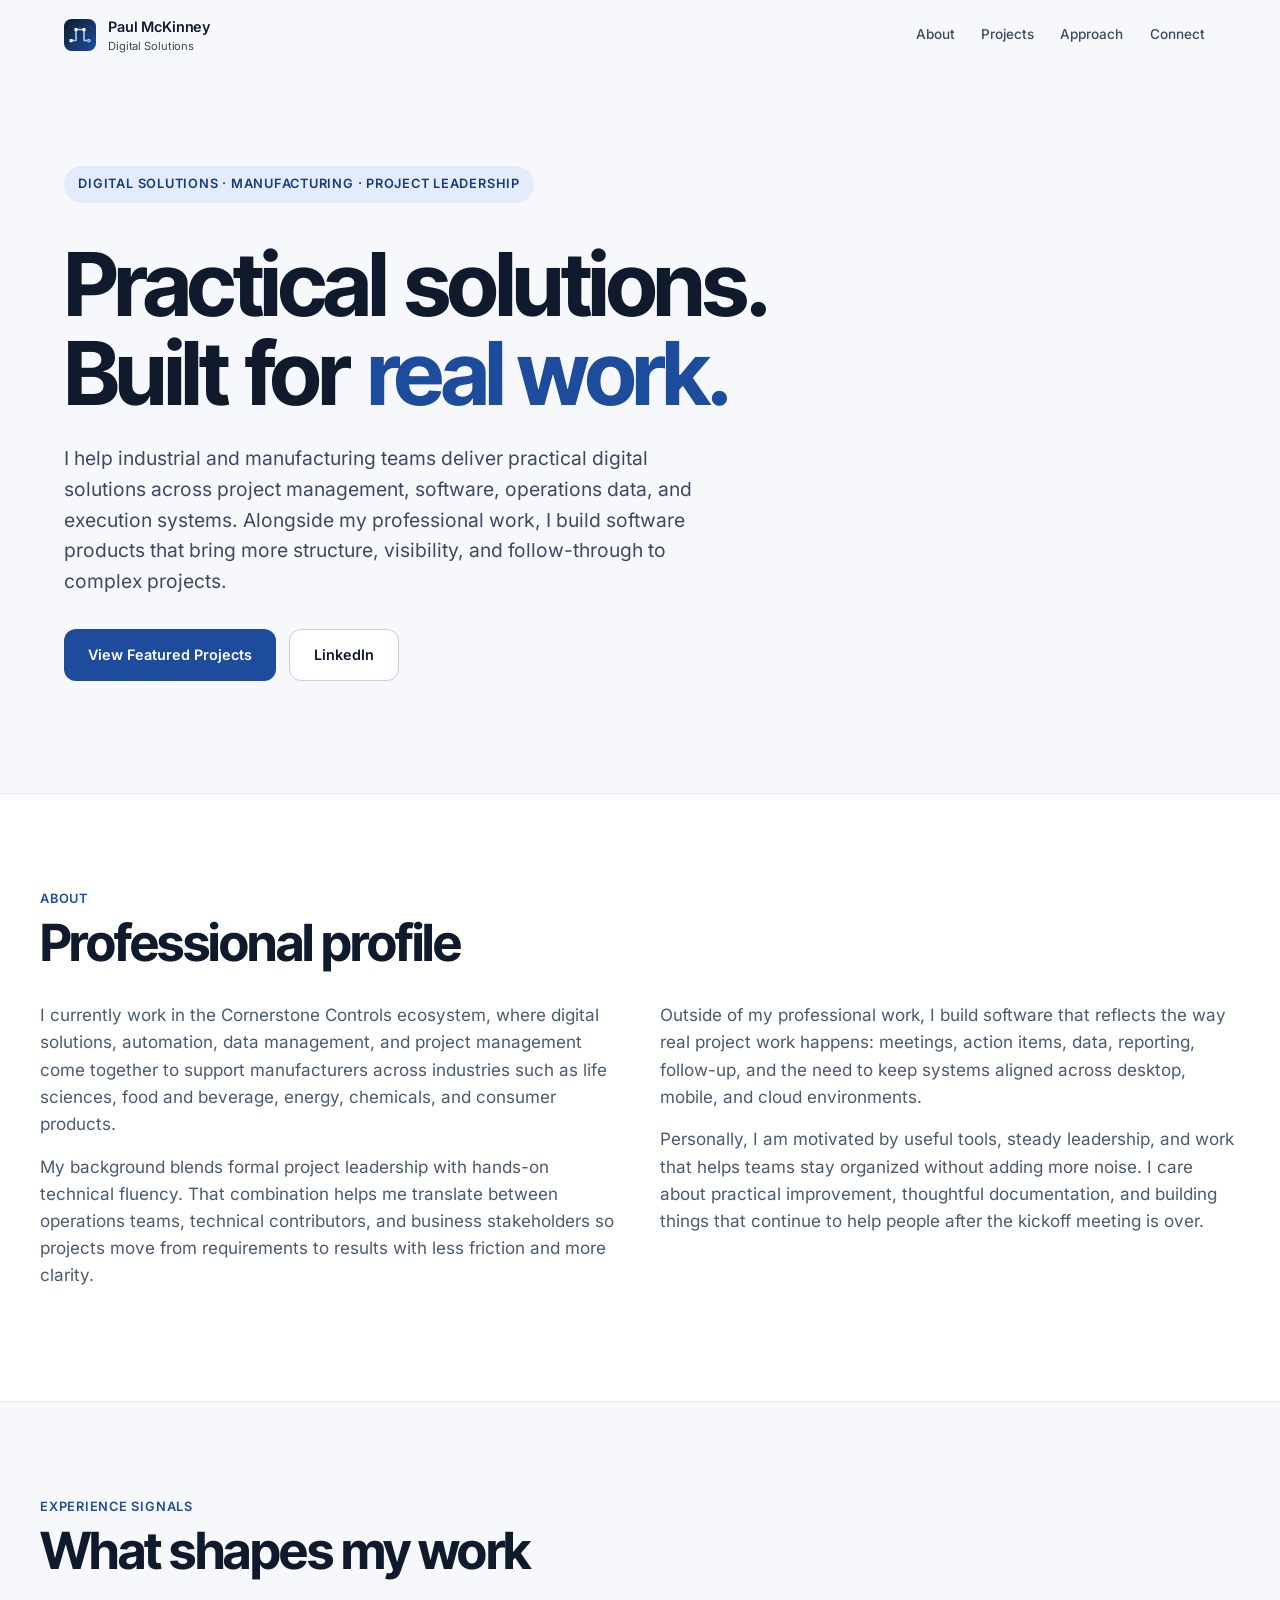
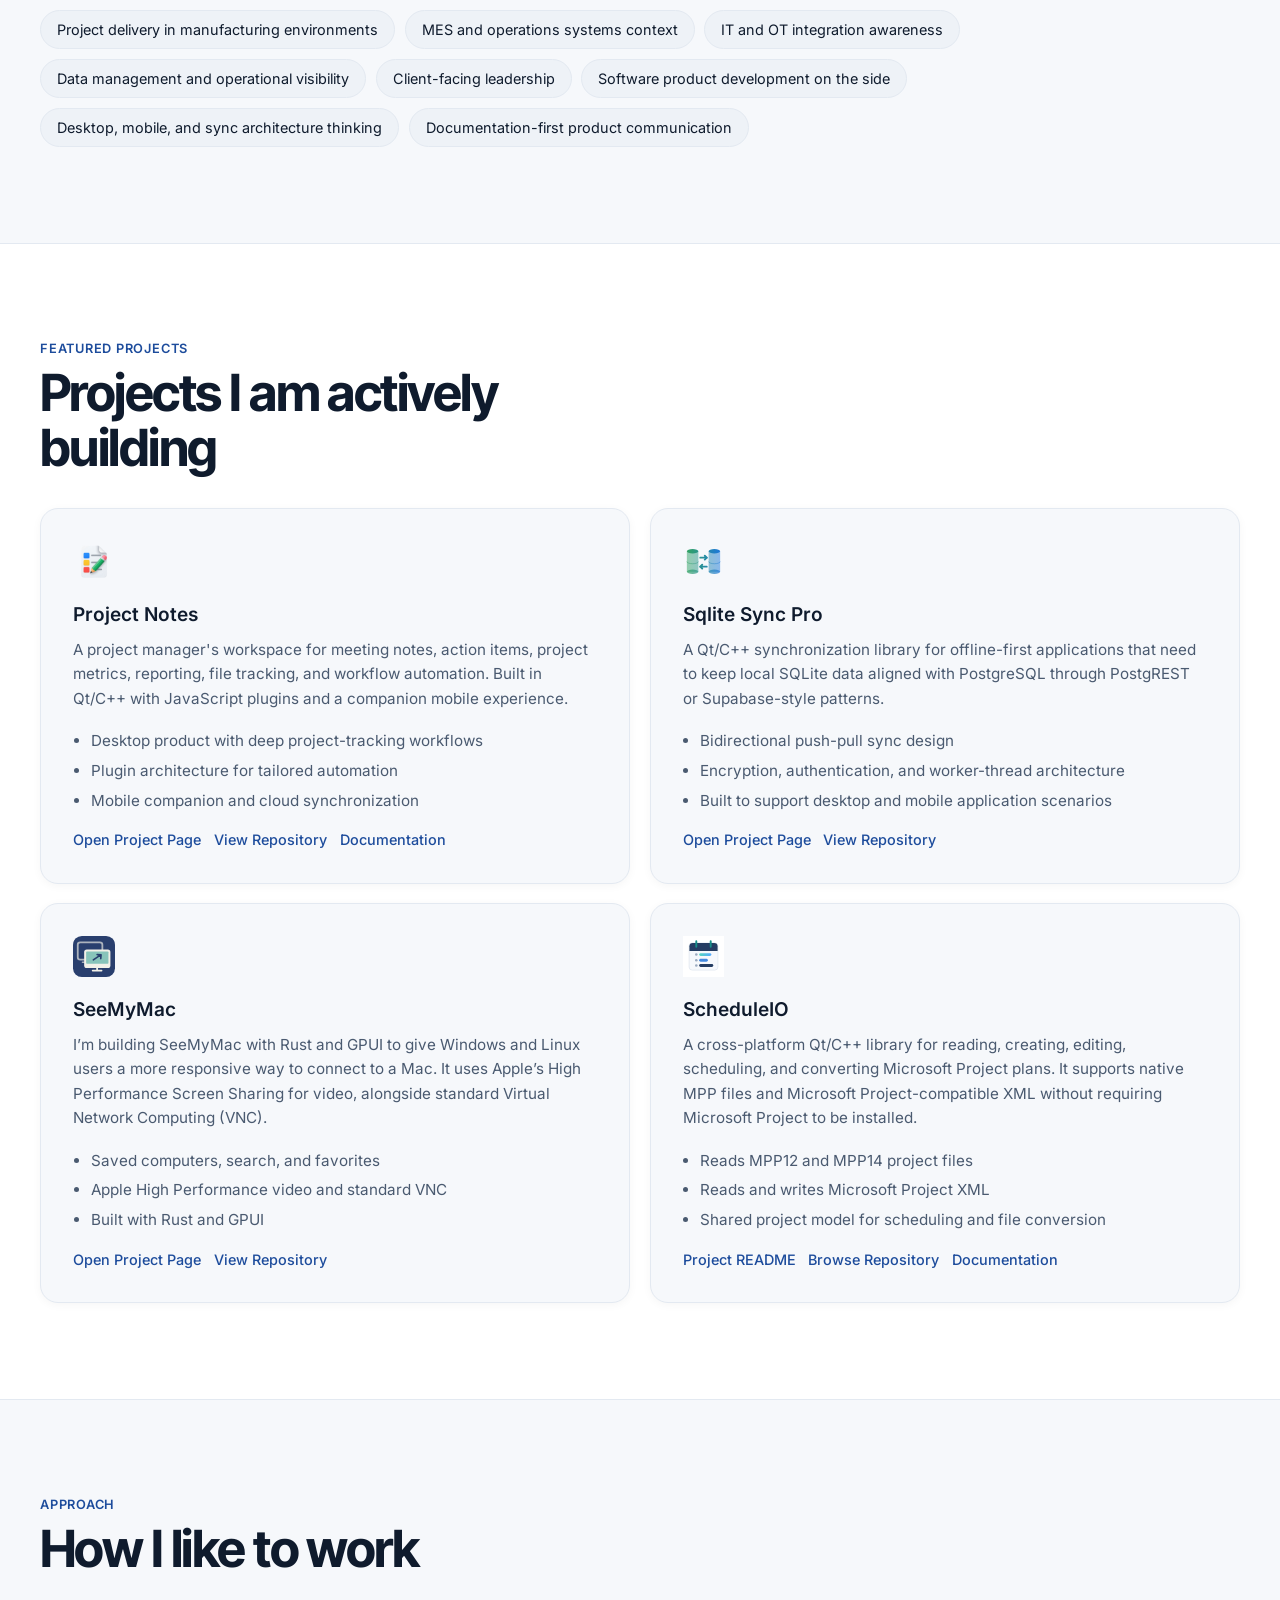
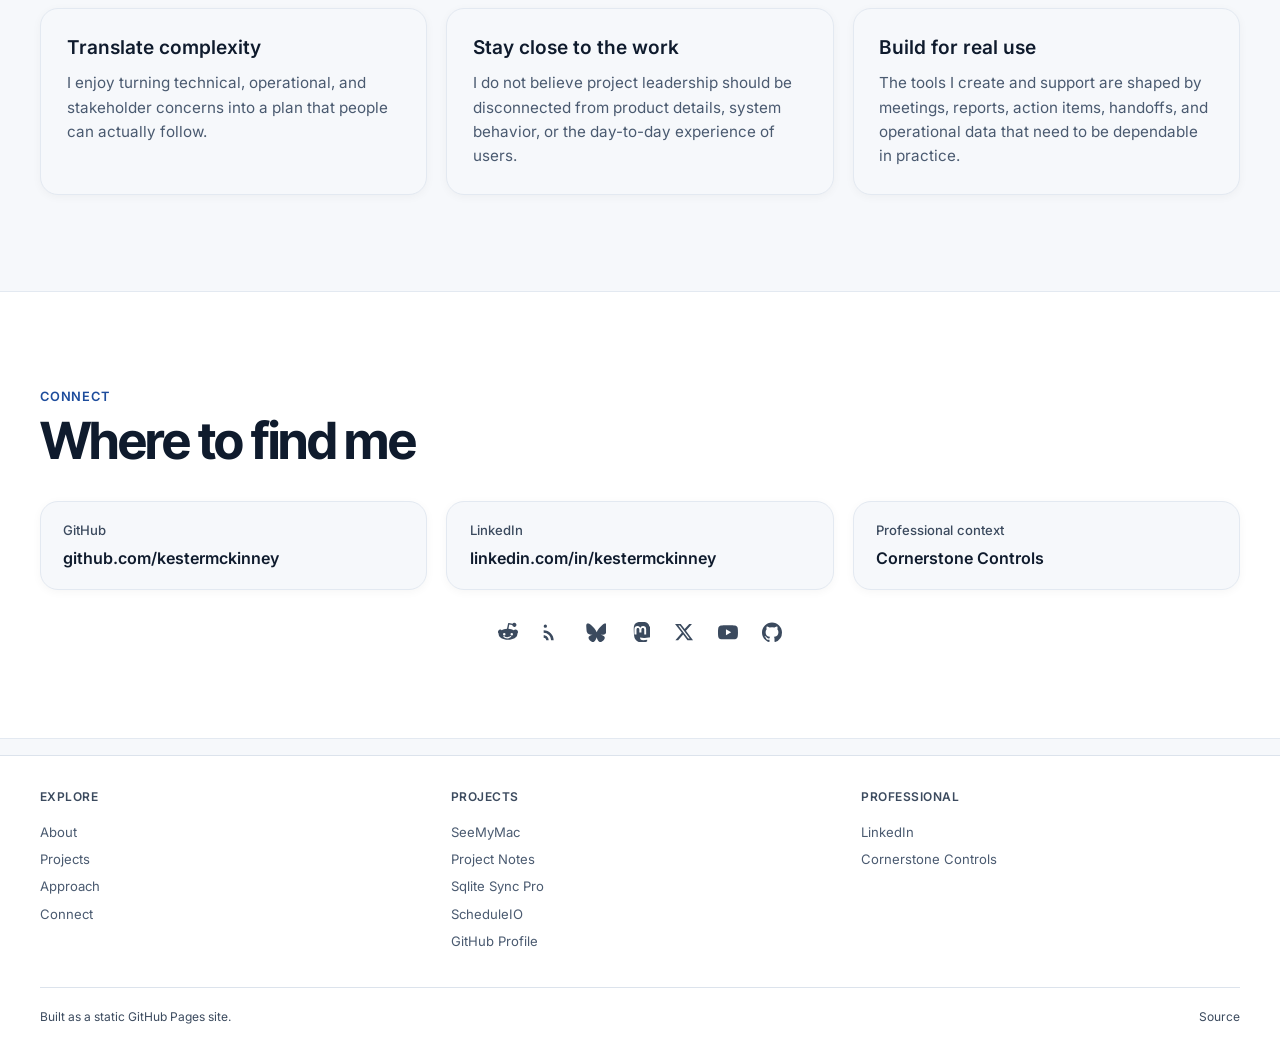
==== commit 354c66f2: "Configure site for GitHub Pages" ====
--- a/index.html
+++ b/index.html
@@ -5,21 +5,21 @@
   <meta name="viewport" content="width=device-width, initial-scale=1">
   <title>Paul McKinney | Project Notes and Digital Solutions</title>
   <meta name="description" content="Paul McKinney builds Project Notes and leads digital solutions work for manufacturing teams, with a focus on practical software, data, and project delivery.">
-  <link rel="canonical" href="https://kestermckinney.gitlab.io/">
+  <link rel="canonical" href="https://kestermckinney.github.io/">
   <meta name="theme-color" content="#ffffff">
   <meta property="og:type" content="website">
   <meta property="og:site_name" content="Paul McKinney">
   <meta property="og:title" content="Paul McKinney | Project Notes and Digital Solutions">
   <meta property="og:description" content="Explore Paul McKinney's work, including Project Notes, a purpose-built workspace for project managers and delivery teams.">
-  <meta property="og:url" content="https://kestermckinney.gitlab.io/">
-  <meta property="og:image" content="https://kestermckinney.gitlab.io/images/social-preview.png">
+  <meta property="og:url" content="https://kestermckinney.github.io/">
+  <meta property="og:image" content="https://kestermckinney.github.io/images/social-preview.png">
   <meta property="og:image:width" content="1200">
   <meta property="og:image:height" content="1200">
   <meta property="og:image:alt" content="Paul McKinney Digital Solutions brand card with the Kester systems mark, Project Notes, and Sqlite Sync Pro.">
   <meta name="twitter:card" content="summary_large_image">
   <meta name="twitter:title" content="Paul McKinney | Project Notes and Digital Solutions">
   <meta name="twitter:description" content="Explore Paul McKinney's work, including Project Notes, a purpose-built workspace for project managers and delivery teams.">
-  <meta name="twitter:image" content="https://kestermckinney.gitlab.io/images/social-preview.png">
+  <meta name="twitter:image" content="https://kestermckinney.github.io/images/social-preview.png">
   <link rel="icon" type="image/svg+xml" href="/images/site-logo.svg">
   <link rel="icon" type="image/x-icon" href="/favicon.ico">
   <link rel="icon" type="image/png" sizes="32x32" href="/favicon-32x32.png">
@@ -141,7 +141,7 @@
             </ul>
             <div class="card-actions">
               <a class="text-link" href="/projects/projectnotes.html">Open Project Page</a>
-              <a class="text-link" href="https://gitlab.com/kestermckinney/ProjectNotes">View Repository</a>
+              <a class="text-link" href="https://github.com/kestermckinney/ProjectNotes">View Repository</a>
               <a class="text-link" href="https://projectnotespro.com/docs">Documentation</a>
             </div>
           </article>
@@ -161,7 +161,7 @@
             </ul>
             <div class="card-actions">
               <a class="text-link" href="/projects/sqlitesyncpro.html">Open Project Page</a>
-              <a class="text-link" href="https://gitlab.com/kestermckinney/SqliteSyncPro">View Repository</a>
+              <a class="text-link" href="https://github.com/kestermckinney/SqliteSyncPro">View Repository</a>
             </div>
           </article>
 
@@ -176,7 +176,7 @@
             </ul>
             <div class="card-actions">
               <a class="text-link" href="/projects/seemymac.html">Open Project Page</a>
-              <a class="text-link" href="https://gitlab.com/kestermckinney/SeeMyMac">View Repository</a>
+              <a class="text-link" href="https://github.com/kestermckinney/SeeMyMac">View Repository</a>
             </div>
           </article>
 
@@ -194,9 +194,9 @@
               <li>Shared project model for scheduling and file conversion</li>
             </ul>
             <div class="card-actions">
-              <a class="text-link" href="https://gitlab.com/kestermckinney/ScheduleIO/-/blob/main/README.md">Project README</a>
-              <a class="text-link" href="https://gitlab.com/kestermckinney/ScheduleIO/-/tree/main">Browse Repository</a>
-              <a class="text-link" href="https://scheduleio-gitlab.readthedocs.io/en/latest/">Documentation</a>
+              <a class="text-link" href="https://github.com/kestermckinney/ScheduleIO/blob/main/README.md">Project README</a>
+              <a class="text-link" href="https://github.com/kestermckinney/ScheduleIO/tree/main">Browse Repository</a>
+              <a class="text-link" href="https://github.com/kestermckinney/ScheduleIO">Documentation</a>
             </div>
           </article>
         </div>
@@ -242,9 +242,9 @@
           <h2>Where to find me</h2>
         </div>
         <div class="contact-grid">
-          <a class="contact-card" href="https://gitlab.com/kestermckinney">
-            <span class="contact-label">GitLab</span>
-            <strong>gitlab.com/kestermckinney</strong>
+          <a class="contact-card" href="https://github.com/kestermckinney">
+            <span class="contact-label">GitHub</span>
+            <strong>github.com/kestermckinney</strong>
           </a>
           <a class="contact-card" href="https://www.linkedin.com/in/kestermckinney/">
             <span class="contact-label">LinkedIn</span>
@@ -262,7 +262,7 @@
           <a href="https://mstdn.plus/@paulmckinney" aria-label="Mastodon" title="Mastodon"><svg viewBox="0 0 24 24" fill="currentColor" aria-hidden="true"><path d="M23.27 5.31C22.9 2.64 20.57.53 17.8.12 17.33.05 15.56 0 13.5 0h-.02c-2.07 0-2.51.05-2.98.12-2.7.4-5.14 2.29-5.74 4.99-.28 1.33-.31 2.8-.26 4.15.08 1.94.09 3.87.27 5.8.12 1.28.34 2.55.65 3.8.59 2.3 2.86 4.21 5.09 5 2.4.83 4.98.97 7.45.4.27-.07.54-.14.81-.24.6-.19 1.3-.4 1.81-.78a.06.06 0 0 0 .03-.05v-1.87a.06.06 0 0 0-.07-.05c-1.5.36-3.05.54-4.6.54-2.67 0-3.39-1.27-3.6-1.8a5.5 5.5 0 0 1-.31-1.4.05.05 0 0 1 .07-.06c1.48.36 2.99.54 4.51.54.37 0 .73 0 1.1-.01 1.53-.04 3.14-.12 4.64-.41l.1-.02c2.37-.46 4.63-1.89 4.86-5.5.01-.14.03-1.49.03-1.63 0-.5.16-3.58-.02-5.47ZM19.6 15.1h-2.5V9.02c0-1.28-.53-1.93-1.62-1.93-1.19 0-1.79.77-1.79 2.3v3.33h-2.48V9.39c0-1.53-.6-2.3-1.8-2.3-1.08 0-1.62.65-1.62 1.93v6.08H5.3V8.84c0-1.28.33-2.3 1-3.05a3.4 3.4 0 0 1 2.63-1.13c1.24 0 2.18.48 2.8 1.43l.62 1.04.62-1.04c.63-.95 1.56-1.43 2.8-1.43 1.06 0 1.94.38 2.62 1.13.67.75 1 1.77 1 3.05v6.26Z"/></svg></a>
           <a href="https://x.com/PNotesPro" aria-label="X" title="X"><svg viewBox="0 0 24 24" fill="currentColor" aria-hidden="true"><path d="M18.24 2.25h3.31l-7.23 8.26 8.5 11.24h-6.65l-5.22-6.82-5.96 6.82H1.68l7.73-8.84L1.25 2.25h6.82l4.71 6.23 5.46-6.23Zm-1.16 17.52h1.83L7.08 4.13H5.11l11.97 15.64Z"/></svg></a>
           <a href="https://www.youtube.com/@ProjectNotesPro" aria-label="YouTube" title="YouTube"><svg viewBox="0 0 24 24" fill="currentColor" aria-hidden="true"><path d="M23.5 6.51a3.01 3.01 0 0 0-2.12-2.13C19.5 3.87 12 3.87 12 3.87s-7.5 0-9.38.51A3.01 3.01 0 0 0 .5 6.51C0 8.4 0 12.33 0 12.33s0 3.94.5 5.82a3.01 3.01 0 0 0 2.12 2.13c1.88.51 9.38.51 9.38.51s7.5 0 9.38-.51a3.01 3.01 0 0 0 2.12-2.13c.5-1.88.5-5.82.5-5.82s0-3.93-.5-5.82ZM9.55 15.9V8.77l6.27 3.57-6.27 3.57Z"/></svg></a>
-          <a href="https://kestermckinney.github.io/" aria-label="GitHub" title="GitHub"><svg viewBox="0 0 24 24" fill="currentColor" aria-hidden="true"><path d="M12 .5C5.37.5 0 5.87 0 12.5c0 5.3 3.44 9.8 8.21 11.39.6.11.82-.26.82-.58l-.02-2.03c-3.34.73-4.04-1.61-4.04-1.61-.55-1.39-1.33-1.76-1.33-1.76-1.09-.75.08-.73.08-.73 1.2.09 1.84 1.24 1.84 1.24 1.07 1.84 2.81 1.31 3.5 1 .11-.78.42-1.31.76-1.61-2.67-.3-5.47-1.33-5.47-5.93 0-1.31.47-2.38 1.24-3.22-.12-.3-.54-1.52.12-3.18 0 0 1.01-.32 3.3 1.23a11.5 11.5 0 0 1 6.01 0c2.29-1.55 3.3-1.23 3.3-1.23.66 1.66.24 2.88.12 3.18.77.84 1.24 1.91 1.24 3.22 0 4.61-2.81 5.62-5.49 5.92.43.37.82 1.1.82 2.22l-.01 3.29c0 .32.21.7.82.58A12.01 12.01 0 0 0 24 12.5C24 5.87 18.63.5 12 .5Z"/></svg></a>
+          <a href="https://github.com/kestermckinney" aria-label="GitHub" title="GitHub"><svg viewBox="0 0 24 24" fill="currentColor" aria-hidden="true"><path d="M12 .5C5.37.5 0 5.87 0 12.5c0 5.3 3.44 9.8 8.21 11.39.6.11.82-.26.82-.58l-.02-2.03c-3.34.73-4.04-1.61-4.04-1.61-.55-1.39-1.33-1.76-1.33-1.76-1.09-.75.08-.73.08-.73 1.2.09 1.84 1.24 1.84 1.24 1.07 1.84 2.81 1.31 3.5 1 .11-.78.42-1.31.76-1.61-2.67-.3-5.47-1.33-5.47-5.93 0-1.31.47-2.38 1.24-3.22-.12-.3-.54-1.52.12-3.18 0 0 1.01-.32 3.3 1.23a11.5 11.5 0 0 1 6.01 0c2.29-1.55 3.3-1.23 3.3-1.23.66 1.66.24 2.88.12 3.18.77.84 1.24 1.91 1.24 3.22 0 4.61-2.81 5.62-5.49 5.92.43.37.82 1.1.82 2.22l-.01 3.29c0 .32.21.7.82.58A12.01 12.01 0 0 0 24 12.5C24 5.87 18.63.5 12 .5Z"/></svg></a>
         </div>
       </div>
     </section>
@@ -283,8 +283,8 @@
           <a href="/projects/seemymac.html">SeeMyMac</a>
           <a href="/projects/projectnotes.html">Project Notes</a>
           <a href="/projects/sqlitesyncpro.html">Sqlite Sync Pro</a>
-          <a href="https://gitlab.com/kestermckinney/ScheduleIO">ScheduleIO</a>
-          <a href="https://gitlab.com/kestermckinney">GitLab Profile</a>
+          <a href="https://github.com/kestermckinney/ScheduleIO">ScheduleIO</a>
+          <a href="https://github.com/kestermckinney">GitHub Profile</a>
         </div>
         <div class="footer-col">
           <h4>Professional</h4>
@@ -293,9 +293,9 @@
         </div>
       </div>
       <div class="footer-legal">
-        <p>Built as a static GitLab Pages site.</p>
+        <p>Built as a static GitHub Pages site.</p>
         <div class="footer-legal-links">
-          <a href="https://gitlab.com/kestermckinney/kestermckinney.gitlab.io">Source</a>
+          <a href="https://github.com/kestermckinney/kestermckinney.github.io">Source</a>
         </div>
       </div>
     </div>
